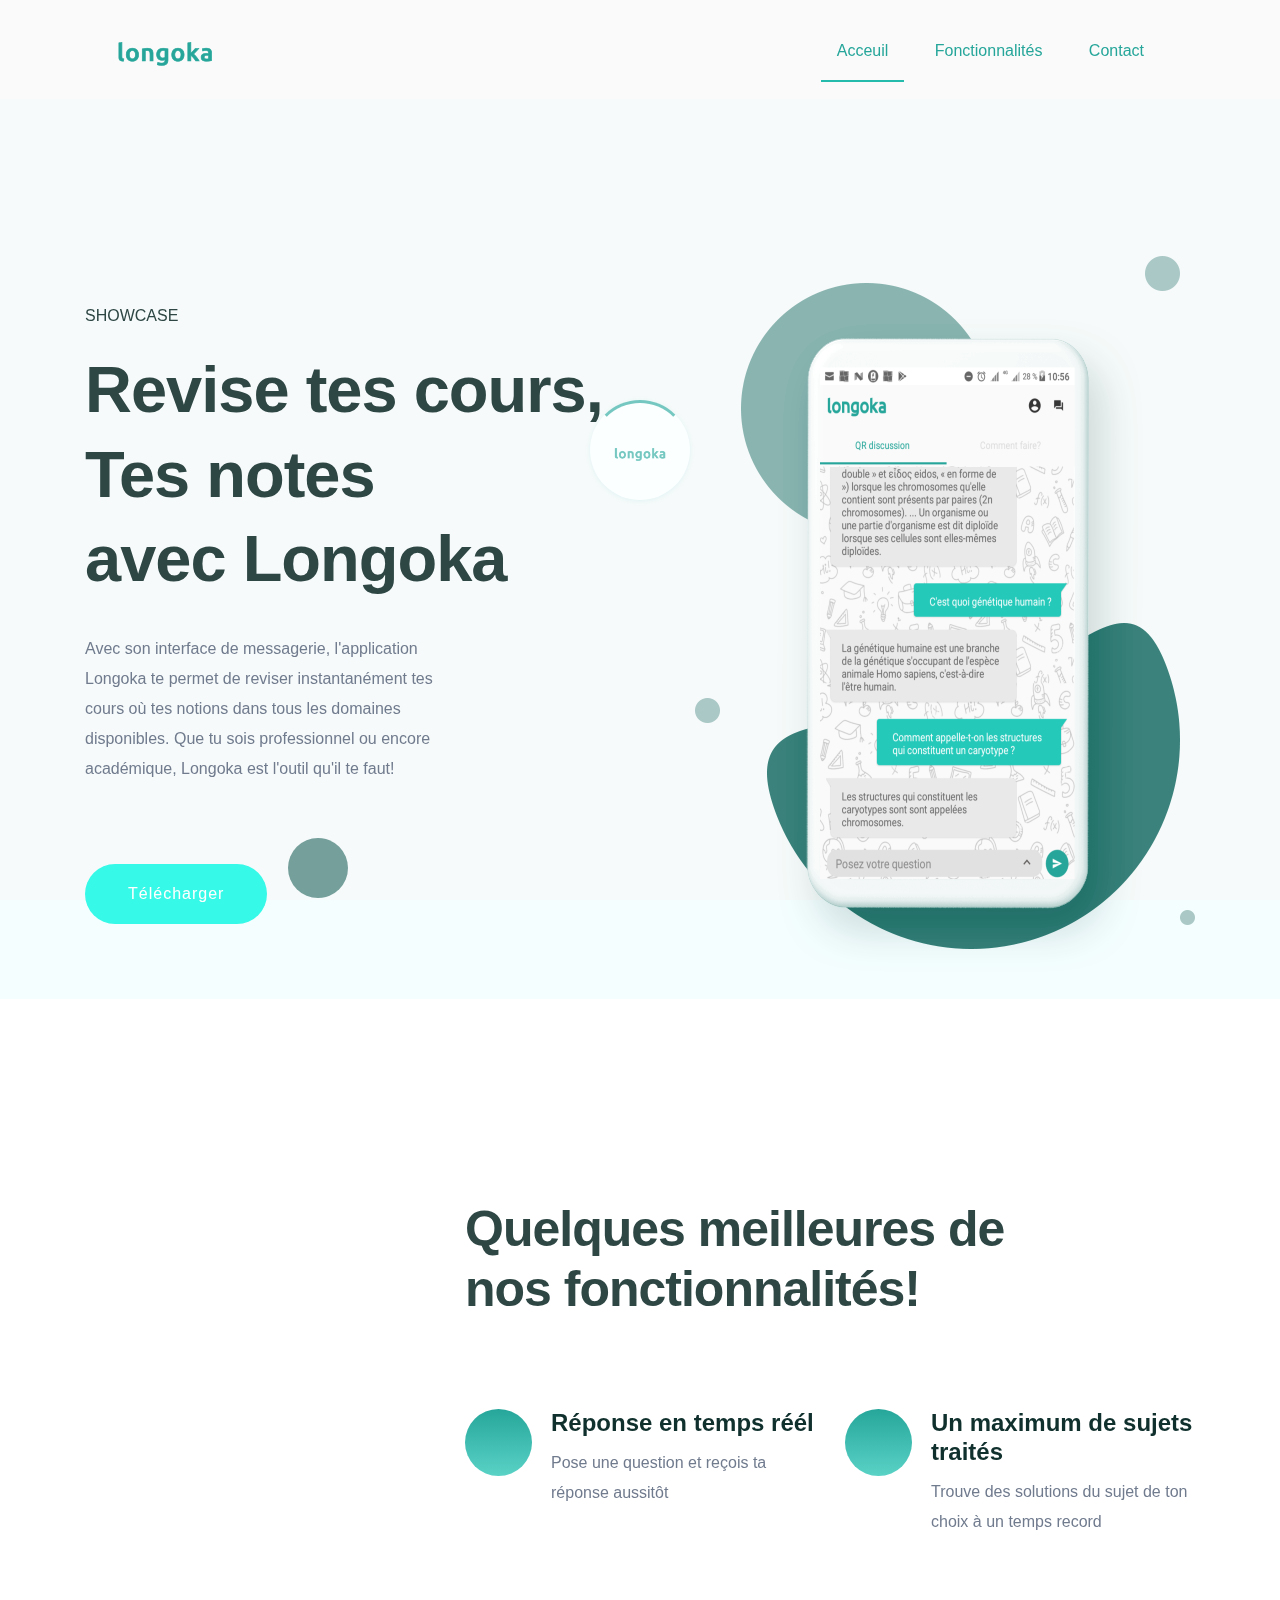
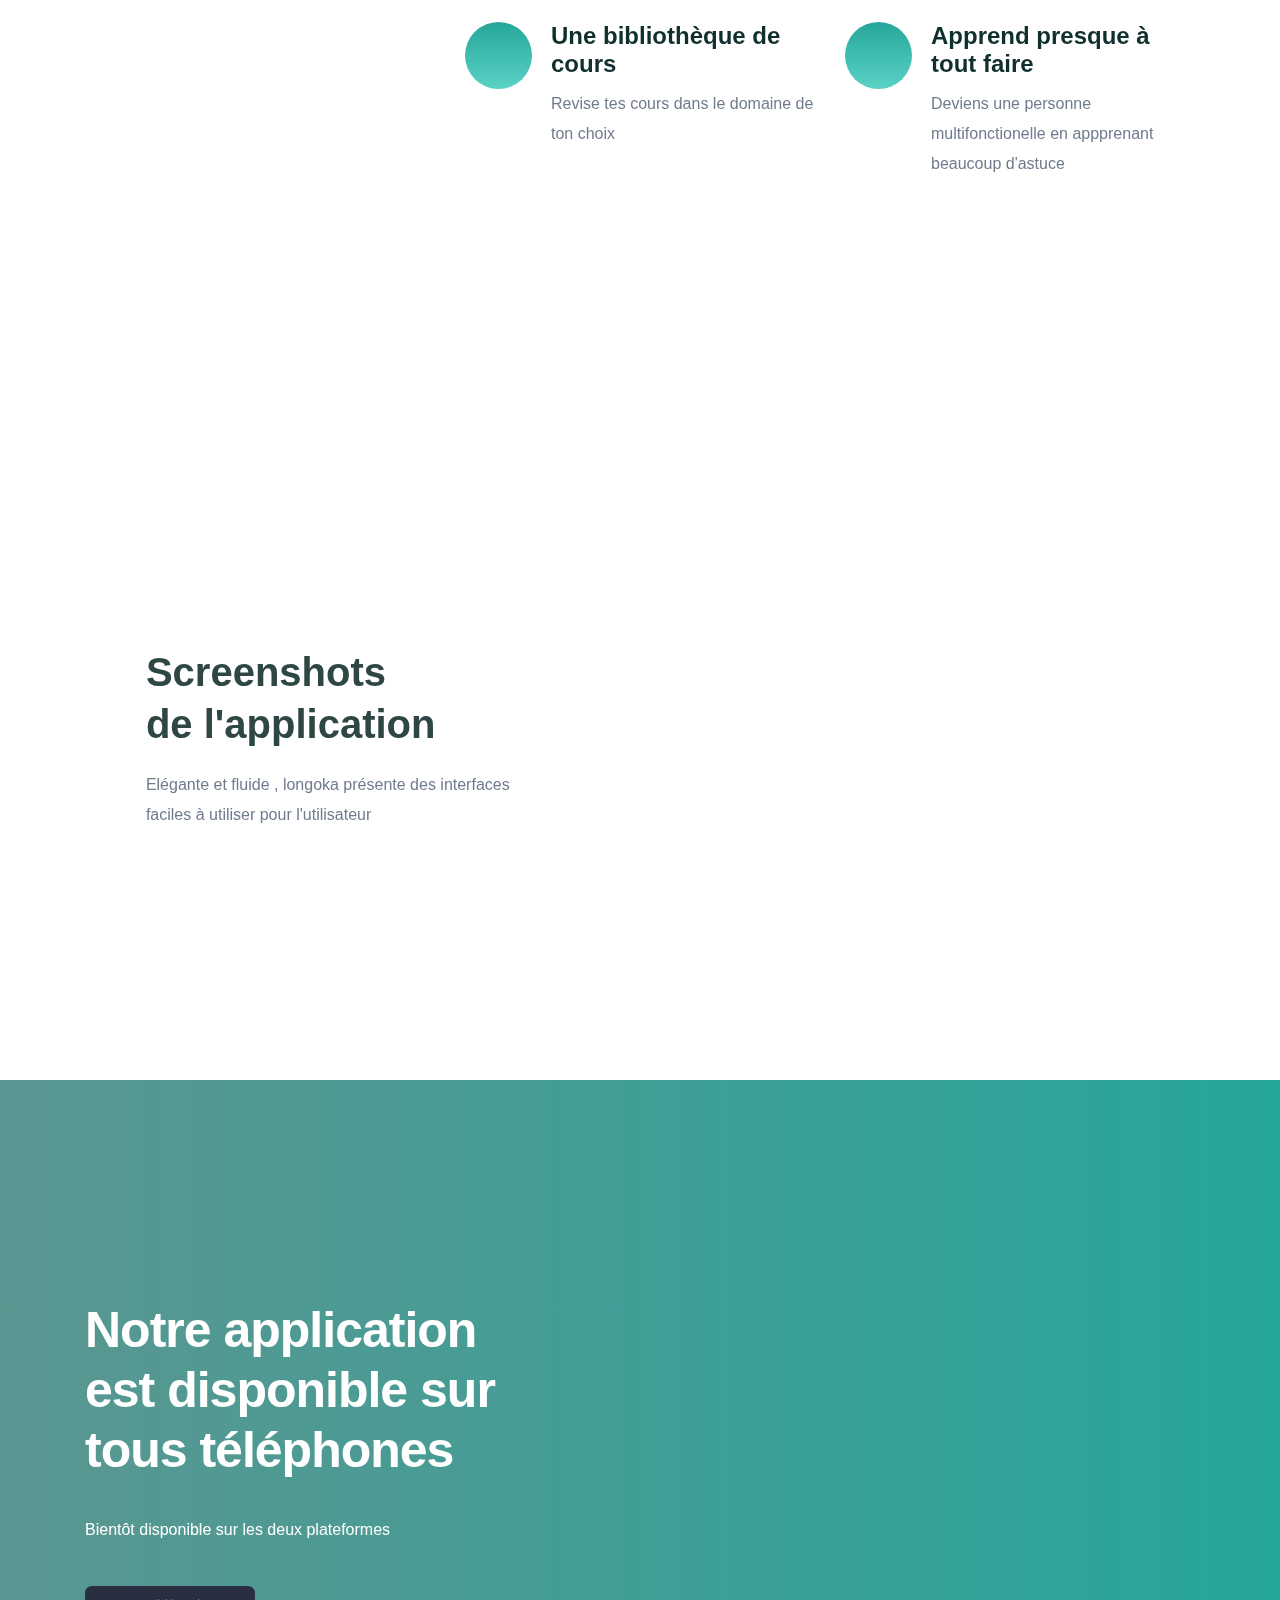
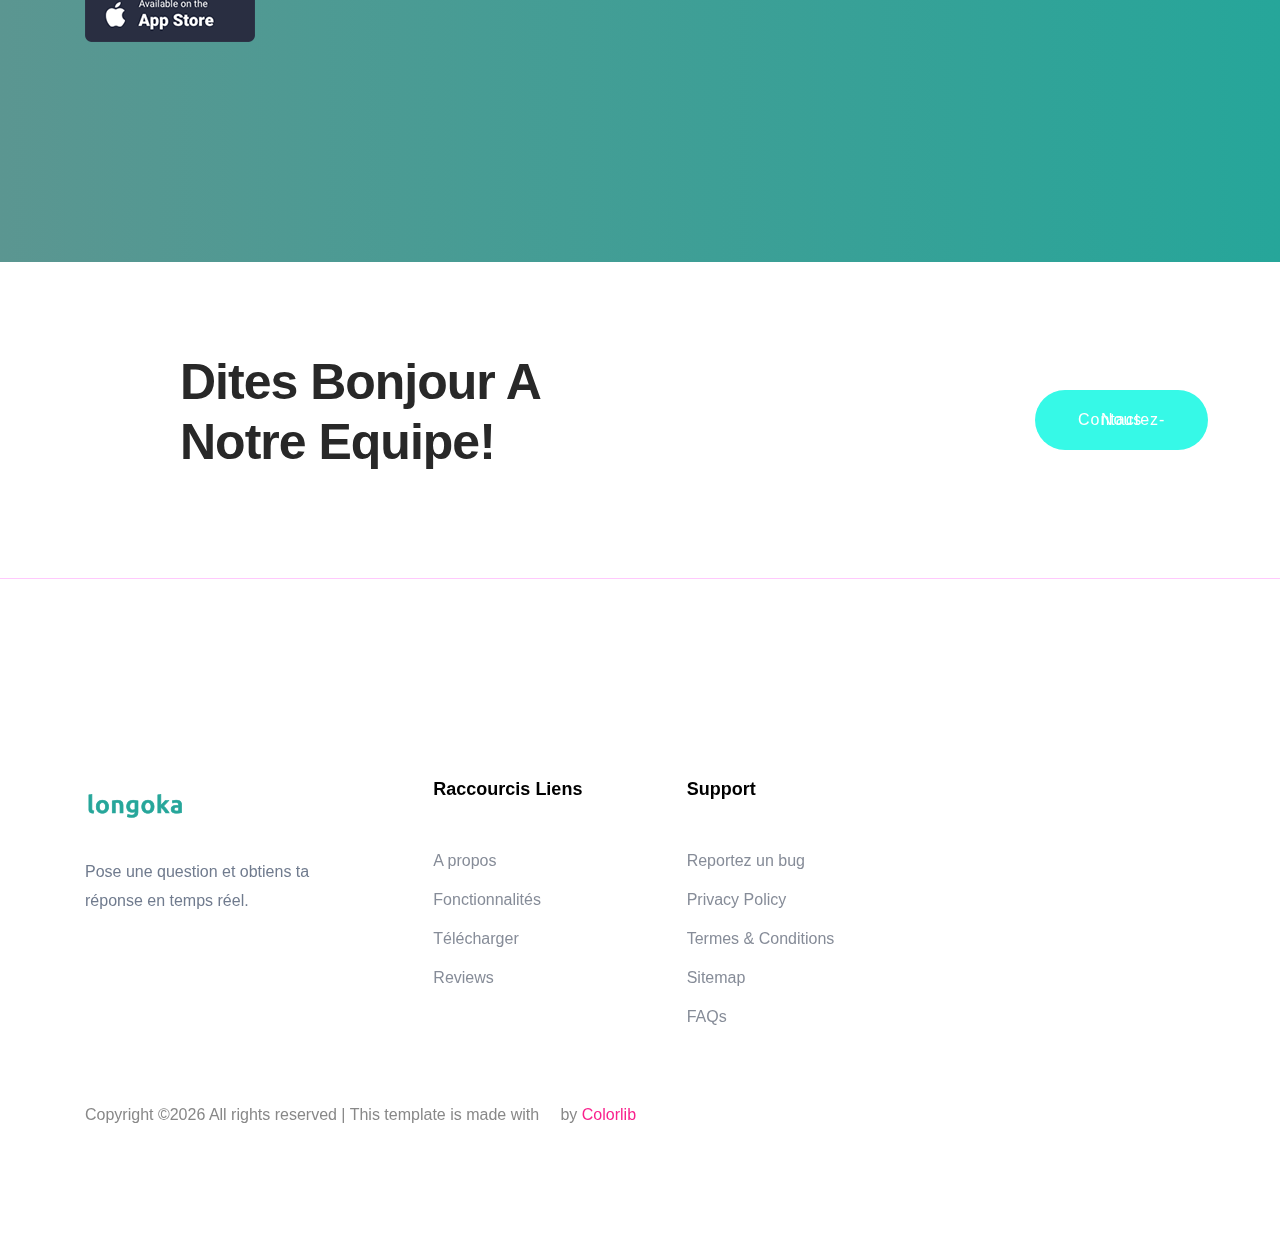
==== index.html @ 0b328389 "Add files via upload" ====
<!DOCTYPE html>
<html>

<head>
    <meta charset="utf-8">
    <meta name="viewport" content="width=device-width, initial-scale=1.0, shrink-to-fit=no">
    <title>Longoka</title>
    <link rel="stylesheet" href="bootstrap.min.css">
    <link rel="stylesheet" href="fontawesome-all.min.css">
    <link rel="stylesheet" href="simple-line-icons.min.css">
    <link rel="stylesheet" href="animate.min.css">
    <link rel="stylesheet" href="bootstrap.min-1.css">
    <link rel="stylesheet" href="bootstrap.min.css">
    <link rel="stylesheet" href="flaticon.css">
    <link rel="stylesheet" href="fontawesome-all.min.css">
    <link rel="stylesheet" href="gijgo.css">
    <link rel="stylesheet" href="magnific-popup.css">
    <link rel="stylesheet" href="nice-select.css">
    <link rel="stylesheet" href="owl.carousel.min-1.css">
    <link rel="stylesheet" href="owl.carousel.min.css">
    <link rel="stylesheet" href="responsive.css">
    <link rel="stylesheet" href="slick.css">
    <link rel="stylesheet" href="slicknav.css">
    <link rel="stylesheet" href="style-1.css">
    <link rel="stylesheet" href="style.css">
    <link rel="stylesheet" href="styles.css">
    <link rel="stylesheet" href="themify-icons-1.css">
    <link rel="stylesheet" href="themify-icons.css">
</head>

<body><!-- Preloader Start -->
    <div id="preloader-active">
        <div class="preloader d-flex align-items-center justify-content-center">
            <div class="preloader-inner position-relative">
                <div class="preloader-circle"></div>
                <div class="preloader-img pere-text">
                    <img src="logo.png" alt="">
                </div>
            </div>
        </div>
    </div>
    <!-- Preloader Start -->

    <header>
        <!-- Header Start -->
       <div class="header-area header-transparrent ">
            <div class="main-header header-sticky">
                <div class="container">
                    <div class="row align-items-center">
                        <!-- Logo -->
                        <div class="col-xl-2 col-lg-2 col-md-2">
                            <div class="logo">
                                <a href="index.html"><img src="logo.png" alt=""></a>
                            </div>
                        </div>
                        <div class="col-xl-10 col-lg-10 col-md-10">
                            <!-- Main-menu -->
                            <div class="main-menu f-right d-none d-lg-block">
                                <nav>
                                    <ul id="navigation">    
                                        <li class="active"><a href="index.html"> Acceuil</a></li>
                                        <li><a href="feature.html">Fonctionnalités</a></li>
                                        <li><a href="contact.html">Contact</a></li>
                                    </ul>
                                </nav>
                            </div>
                        </div>
                        <!-- Mobile Menu -->
                        <div class="col-12">
                            <div class="mobile_menu d-block d-lg-none"></div>
                        </div>
                    </div>
                </div>
            </div>
       </div>
        <!-- Header End -->
    </header>

    <main>

          <div class="slider-area ">
            <div class="slider-active">
                <div class="single-slider slider-height slider-padding sky-blue d-flex align-items-center">
                    <div class="container">
                        <div class="row d-flex align-items-center">
                            <div class="col-lg-6 col-md-9 ">
                                <div class="hero__caption">
                                    <span data-animation="fadeInUp" data-delay=".4s">Showcase</span>
                                    <h1 data-animation="fadeInUp" data-delay=".6s">Revise tes cours,<br>Tes notes<br>avec Longoka</h1>
                                    <p data-animation="fadeInUp" data-delay=".8s">Avec son interface de messagerie, l'application Longoka te permet de reviser instantanément tes cours où tes notions dans tous les domaines disponibles. Que tu sois professionnel  ou encore académique, Longoka est l'outil qu'il te faut!</p>
                                    <!-- Slider btn -->
                                   <div class="slider-btns">
                                        <!-- Hero-btn -->
                                        <a data-animation="fadeInLeft" data-delay="1.0s" href="industries.html" class="btn radius-btn">Télécharger</a>
                                        <!-- Video Btn -->
                                        <a data-animation="fadeInRight" data-delay="1.0s" class="popup-video video-btn ani-btn" href="https://www.youtube.com/watch?v=1aP-TXUpNoU"><i class="fas fa-play"></i></a>
                                   </div>
                                </div>
                            </div>
                            <div class="col-lg-6">
                                <div class="hero__img d-none d-lg-block f-right" data-animation="fadeInRight" data-delay="1s">
                                    <img src="hero_right.png" alt="">
                                </div>
                            </div>
                        </div>
                    </div>
                </div> 
            </div>
        </div>
        <!-- Slider Area End -->
        <!-- Best Features Start -->
        <section class="best-features-area section-padd4">
            <div class="container">
                <div class="row justify-content-end">
                    <div class="col-xl-8 col-lg-10">
                        <!-- Section Tittle -->
                        <div class="row">
                            <div class="col-lg-10 col-md-10">
                                <div class="section-tittle">
                                    <h2>Quelques meilleures de nos fonctionnalités!</h2>
                                </div>
                            </div>
                        </div>
                        <!-- Section caption -->
                        <div class="row">
                            <div class="col-xl-6 col-lg-6 col-md-6">
                                <div class="single-features mb-70">
                                    <div class="features-icon">
                                        <span class="flaticon-support"></span>
                                    </div>
                                    <div class="features-caption">
                                        <h3>Réponse en temps réél</h3>
                                        <p>Pose une question et reçois ta réponse aussitôt</p>
                                    </div>
                                </div>
                            </div>
                             <div class="col-xl-6 col-lg-6 col-md-6">
                                <div class="single-features mb-70">
                                    <div class="features-icon">
                                        <span class="flaticon-support"></span>
                                    </div>
                                    <div class="features-caption">
                                        <h3>Un maximum de sujets traités</h3>
                                        <p>Trouve des solutions du sujet de ton choix à un temps record</p>
                                    </div>
                                </div>
                            </div> 
                            <div class="col-xl-6 col-lg-6 col-md-6">
                                <div class="single-features mb-70">
                                    <div class="features-icon">
                                        <span class="flaticon-support"></span>
                                    </div>
                                    <div class="features-caption">
                                        <h3>Une bibliothèque de cours</h3>
                                        <p>Revise tes cours dans le domaine de ton choix  </p>
                                    </div>
                                </div>
                            </div>
                             <div class="col-xl-6 col-lg-6 col-md-6">
                                <div class="single-features mb-70">
                                    <div class="features-icon">
                                        <span class="flaticon-support"></span>
                                    </div>
                                    <div class="features-caption">
                                        <h3>Apprend presque à tout faire</h3>
                                        <p>Deviens une personne multifonctionelle en appprenant beaucoup d'astuce</p>
                                    </div>
                                </div>
                            </div>
                        </div>
                    </div>
                </div>
            </div>
            <!-- Shpe -->
            <div class="features-shpae d-none d-lg-block">
                <img src="best-features.png" alt="">
            </div>
        </section>
        <!-- Best Features End -->
        <!-- Services Area Start --
        <!-- Applic App Start -->
        <div class="applic-apps section-padding2">
            <div class="container-fluid">
                <div class="row">
                    <!-- slider Heading -->
                    <div class="col-xl-4 col-lg-4 col-md-8">
                        <div class="single-cases-info mb-30">
                            <h3>Screenshots<br>de l'application</h3>
                            <p>Elégante et fluide , longoka présente des interfaces faciles à utiliser pour  l'utilisateur </p>
                        </div>
                    </div>
                    <!-- OwL -->
                    <div class="col-xl-8 col-lg-8 col-md-col-md-7">
                        <div class="app-active owl-carousel"> 
                            <div class="single-cases-img">
                                <img src="App1.png" alt="">
                            </div>
                            <div class="single-cases-img">
                                <img src="App2.png" alt="">
                            </div>
                            <div class="single-cases-img">
                                <img src="App3.png" alt="">
                            </div>
                            <div class="single-cases-img">
                                <img src="App4.png" alt="">
                            </div>
                            <div class="single-cases-img">
                                <img src="App5.png" alt="">
                            </div>
							<div class="single-cases-img">
                                <img src="App6.png" alt="">
                            </div>
                        </div>
                    </div>
                </div>
            </div>
        </div>
        <!-- Applic App End -->
        <!-- Best Pricing Start -->
        <!-- Available App  Start-->
        <div class="available-app-area">
            <div class="container">
                <div class="row d-flex justify-content-between">
                    <div class="col-xl-5 col-lg-6">
                        <div class="app-caption">
                            <div class="section-tittle section-tittle3">
                               <h2>Notre application est disponible sur tous téléphones</h2>
                                <p>Bientôt disponible sur les deux plateformes</p>
                                <div class="app-btn">
                                    <a href="#" class="app-btn1"><img src="app_btn1.png" alt=""></a>
                                    <a href="#" class="app-btn2"><img src="app_btn2.png" alt=""></a>
                                </div>
                            </div>
                        </div>
                    </div>
                    <div class="col-xl-6 col-lg-6">
                        <div class="app-img">
                            <img src="available-app.png" alt="">
                        </div>
                    </div>
                </div>
            </div>
            <!-- Shape -->
            <div class="app-shape">
                <img src="app-shape-top.png" alt="" class="app-shape-top heartbeat d-none d-lg-block">
                <img src="app-shape-left.png" alt="" class="app-shape-left d-none d-xl-block">
                <!-- <img src="app-shape-right.png" alt="" class="app-shape-right bounce-animate "> -->
            </div>
        </div>
        <!-- Available App End-->
        <!-- Say Something Start -->
        <div class="say-something-aera pt-90 pb-90 fix">
            <div class="container">
                <div class="row justify-content-between align-items-center">
                    <div class="offset-xl-1 offset-lg-1 col-xl-5 col-lg-5">
                        <div class="say-something-cap">
                            <h2>Dites Bonjour A Notre Equipe!</h2>
                        </div>
                    </div>
                    <div class="col-xl-2 col-lg-3">
                        <div class="say-btn">
                            <a href="contact.html" class="btn radius-btn">Contactez-nous</a>
                        </div>
                    </div>
                </div>
            </div>
            <!-- shape -->
            <div class="say-shape">
                <img src="say-shape-left.png" alt="" class="say-shape1 rotateme d-none d-xl-block">
                <img src="say-shape-right.png" alt="" class="say-shape2 d-none d-lg-block">
            </div>
        </div>
        <!-- Say Something End -->
     
    </main>
   <footer>

       <!-- Footer Start-->
      <div class="footer-main">
        <div class="footer-area footer-padding">
            <div class="container">
                <div class="row  justify-content-between">
                    <div class="col-lg-3 col-md-4 col-sm-8">
                         <div class="single-footer-caption mb-30">
                              <!-- logo -->
                             <div class="footer-logo">
                                 <a href="index.html"><img src="logo2_footer.png" alt=""></a>
                             </div>
                             <div class="footer-tittle">
                                 <div class="footer-pera">
                                     <p class="info1">Pose une question et obtiens ta réponse en temps réel.</p>
                                </div>
                             </div>
                         </div>
                    </div>
                    <div class="col-lg-2 col-md-4 col-sm-5">
                        <div class="single-footer-caption mb-50">
                            <div class="footer-tittle">
                                <h4>Raccourcis Liens</h4>
                                <ul>
                                    <li><a href="#">A propos</a></li>
                                    <li><a href="#">Fonctionnalités</a></li>
                                    <li><a href="#">Télécharger</a></li>
                                    <li><a href="#">Reviews</a></li>
                                </ul>
                            </div>
                        </div>
                    </div>
                    <div class="col-lg-2 col-md-4 col-sm-7">
                        <div class="single-footer-caption mb-50">
                            <div class="footer-tittle">
                                <h4>Support</h4>
                                <ul>
                                    <li><a href="#">Reportez un bug</a></li>
                                    <li><a href="#">Privacy Policy</a></li>
                                    <li><a href="#">Termes &amp; Conditions</a></li>
                                    <li><a href="#">Sitemap</a></li>
                                    <li><a href="#">FAQs</a></li>
                                </ul>
                            </div>
                        </div>
                    </div>
                    <div class="col-lg-3 col-md-6 col-sm-8">
                    </div>
                </div>
                <!-- Copy-Right -->
                <div class="row align-items-center">
                    <div class="col-xl-12 ">
                        <div class="footer-copy-right">
                           <p><!-- Link back to Colorlib can't be removed. Template is licensed under CC BY 3.0. -->
  Copyright ©<script>document.write(new Date().getFullYear());</script> All rights reserved | This template is made with <i class="ti-heart" aria-hidden="true"></i> by <a href="https://colorlib.com" target="_blank">Colorlib</a>
  <!-- Link back to Colorlib can't be removed. Template is licensed under CC BY 3.0. --></p>
                        </div>
                    </div>
                </div>
            </div>
        </div>
      </div>
       <!-- Footer End-->

   </footer>
   
	<!-- JS here -->
	
		<!-- All JS Custom Plugins Link Here here -->
        <script src="./modernizr-3.5.0.min.js"></script>
		
		<!-- Jquery, Popper, Bootstrap -->
		<script src="./jquery-1.12.4.min.js"></script>
        <script src="./popper.min.js"></script>
        <script src="./bootstrap.min.js"></script>
	    <!-- Jquery Mobile Menu -->
        <script src="./jquery.slicknav.min.js"></script>

		<!-- Jquery Slick , Owl-Carousel Plugins -->
        <script src="./owl.carousel.min.js"></script>
        <script src="./slick.min.js"></script>
        <!-- Date Picker -->
        <script src="./gijgo.min.js"></script>
		<!-- One Page, Animated-HeadLin -->
        <script src="./wow.min.js"></script>
		<script src="./animated.headline.js"></script>
        <script src="./jquery.magnific-popup.js"></script>

		<!-- Scrollup, nice-select, sticky -->
        <script src="./jquery.scrollUp.min.js"></script>
        <script src="./jquery.nice-select.min.js"></script>
		<script src="./jquery.sticky.js"></script>
        
        <!-- contact js -->
        <script src="./contact.js"></script>
        <script src="./jquery.form.js"></script>
        <script src="./jquery.validate.min.js"></script>
        <script src="./mail-script.js"></script>
        <script src="./jquery.ajaxchimp.min.js"></script>
        
		<!-- Jquery Plugins, main Jquery -->	
        <script src="./plugins.js"></script>
        <script src="./main.js"></script>
    <script src="jquery.min.js"></script>
    <script src="bootstrap/js/bootstrap.min.js"></script>
    <script src="animated.headline.js"></script>
    <script src="bootstrap.bundle.min.js"></script>
    <script src="bootstrap.min.js"></script>
    <script src="contact.js"></script>
    <script src="gijgo.min.js"></script>
    <script src="jquery-3.2.1.min.js"></script>
    <script src="jquery.ajaxchimp.min.js"></script>
    <script src="jquery.form.js"></script>
    <script src="jquery.magnific-popup.js"></script>
    <script src="jquery.min.js"></script>
    <script src="jquery.nice-select.min.js"></script>
    <script src="jquery.paroller.min.js"></script>
    <script src="jquery.scrollUp.min.js"></script>
    <script src="jquery.slicknav.min.js"></script>
    <script src="jquery.sticky.js"></script>
    <script src="jquery.validate.min.js"></script>
    <script src="mail-script.js"></script>
    <script src="main.js"></script>
    <script src="one-page-nav-min.js"></script>
    <script src="owl.carousel.min-1.js"></script>
    <script src="owl.carousel.min.js"></script>
    <script src="plugins.js"></script>
    <script src="popper.min.js"></script>
    <script src="script.js"></script>
    <script src="slick.min.js"></script>
    <script src="wow.min.js"></script>
</body>

</html>
---- flaticon.css ----
/* Flaticon icon font: Flaticon
  	Creation date: 20/02/2020 09:43 */

[class^="flaticon-"]:before, [class*=" flaticon-"]:before, [class^="flaticon-"]:after, [class*=" flaticon-"]:after {
  font-family: Flaticon;
}

.flaticon-businessman:before {
  content: "\f100";
}

.flaticon-pay:before {
  content: "\f101";
}

.flaticon-plane:before {
  content: "\f102";
}

.flaticon-support:before {
  content: "\f103";
}
---- responsive.css ----
/* Normal desktop :1200px. */

/* Normal desktop :992px. */

/* Tablet desktop :768px. */

/* small mobile :320px. */

/* Large Mobile :480px. */

@media only screen and (min-width: 480px) and (max-width: 767px) {
  .container {
    width: 450px;
  }
}
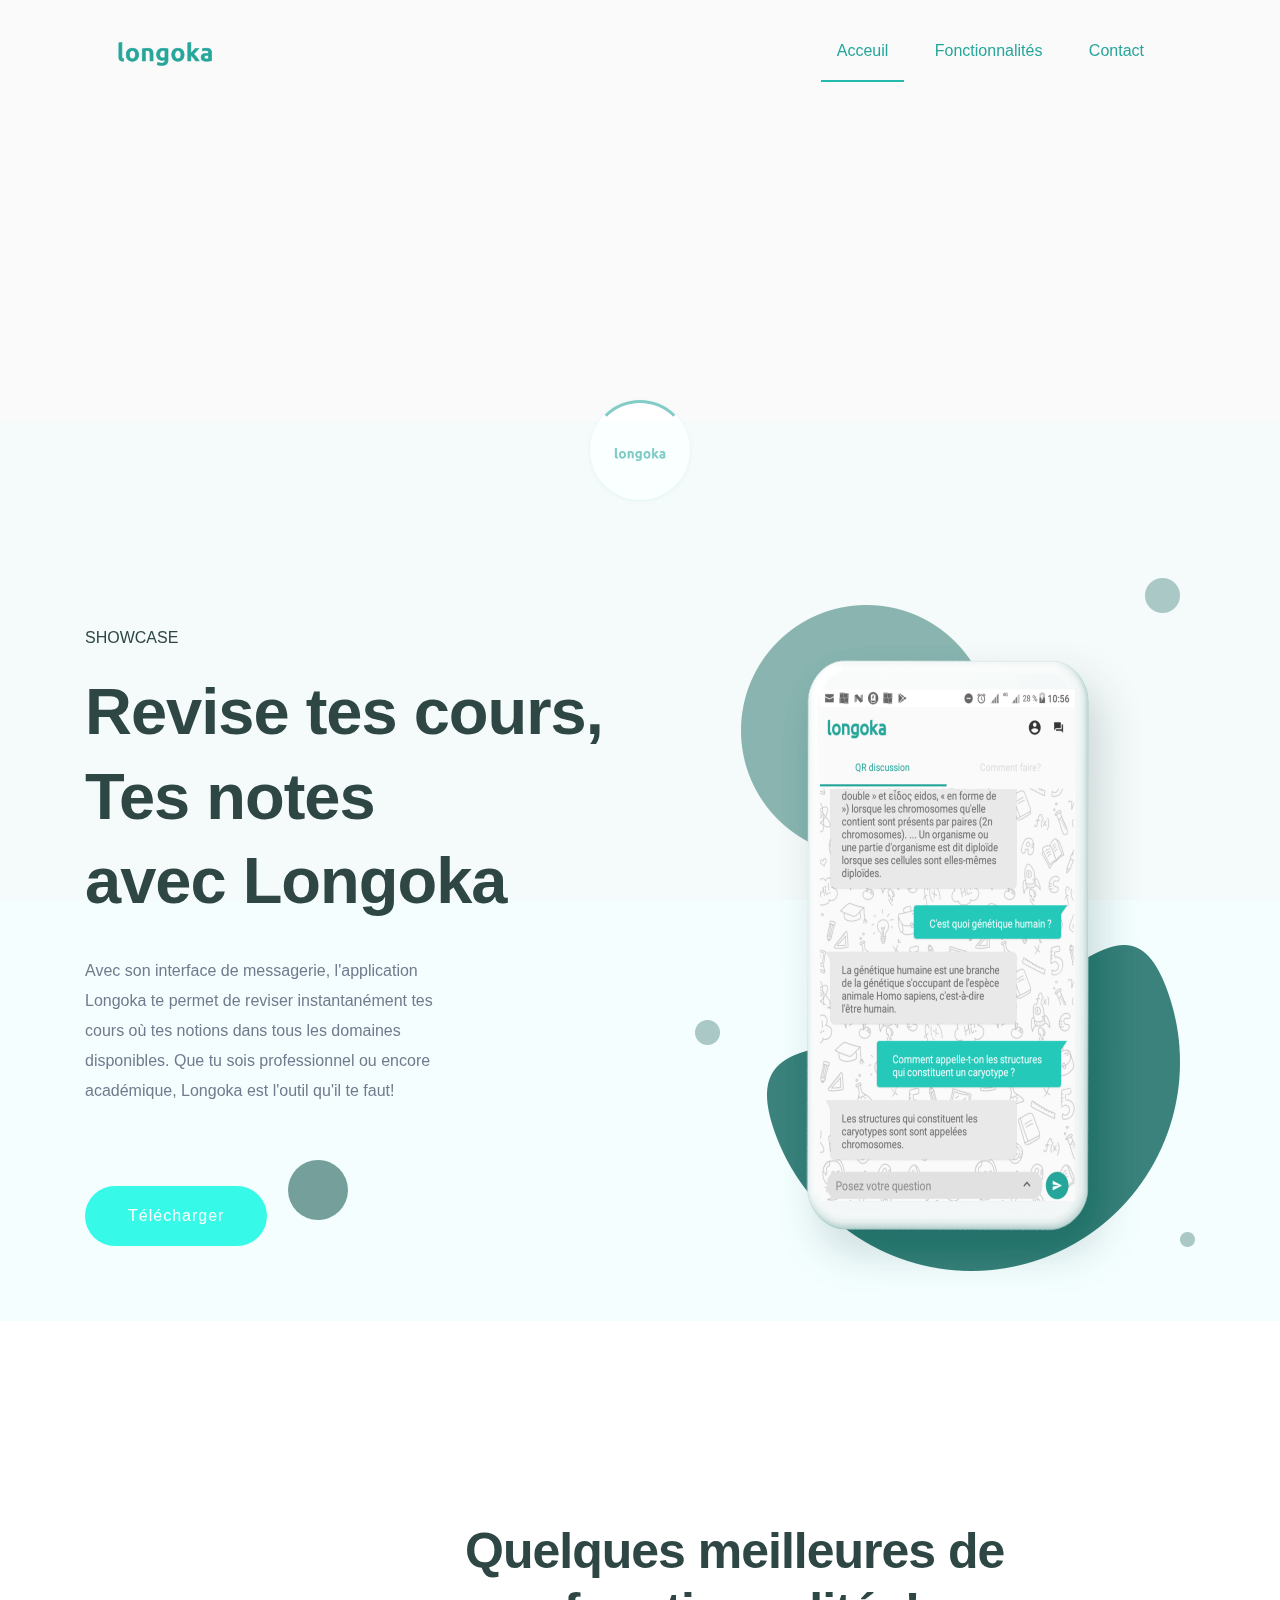
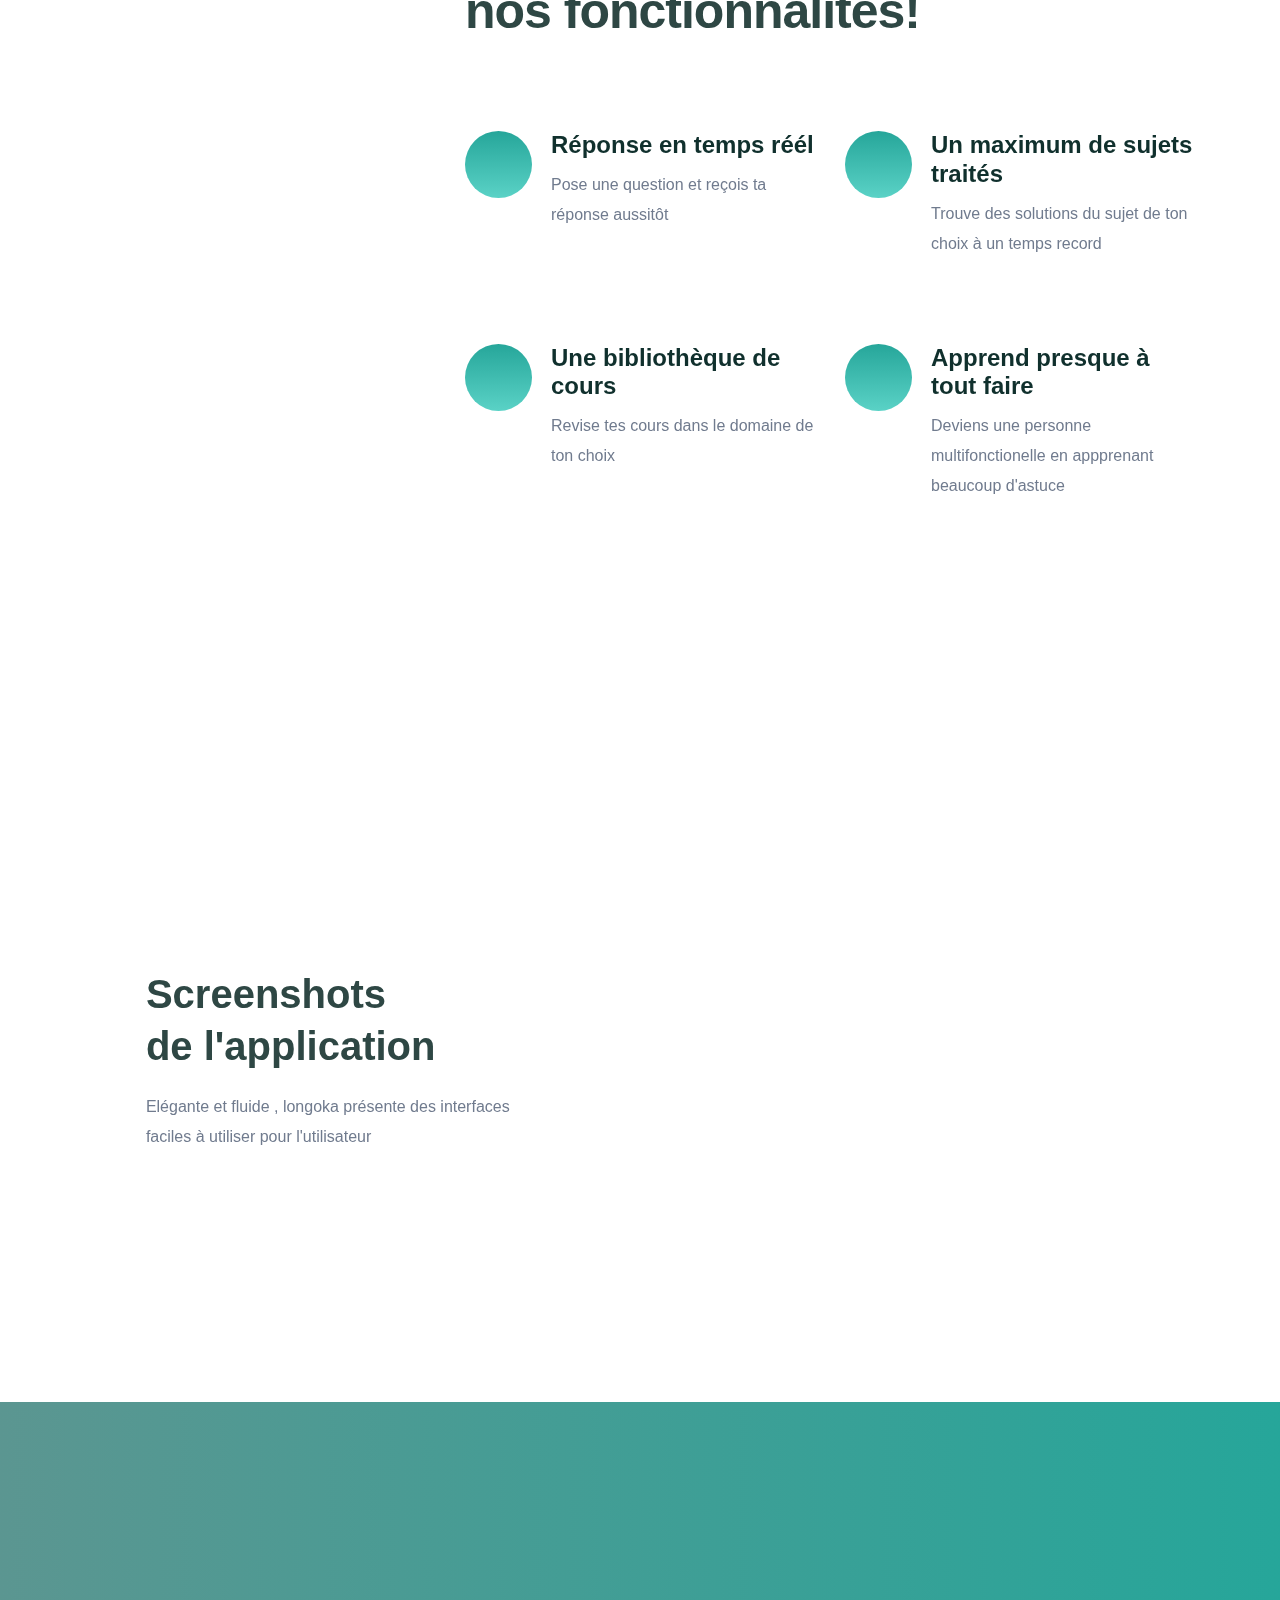
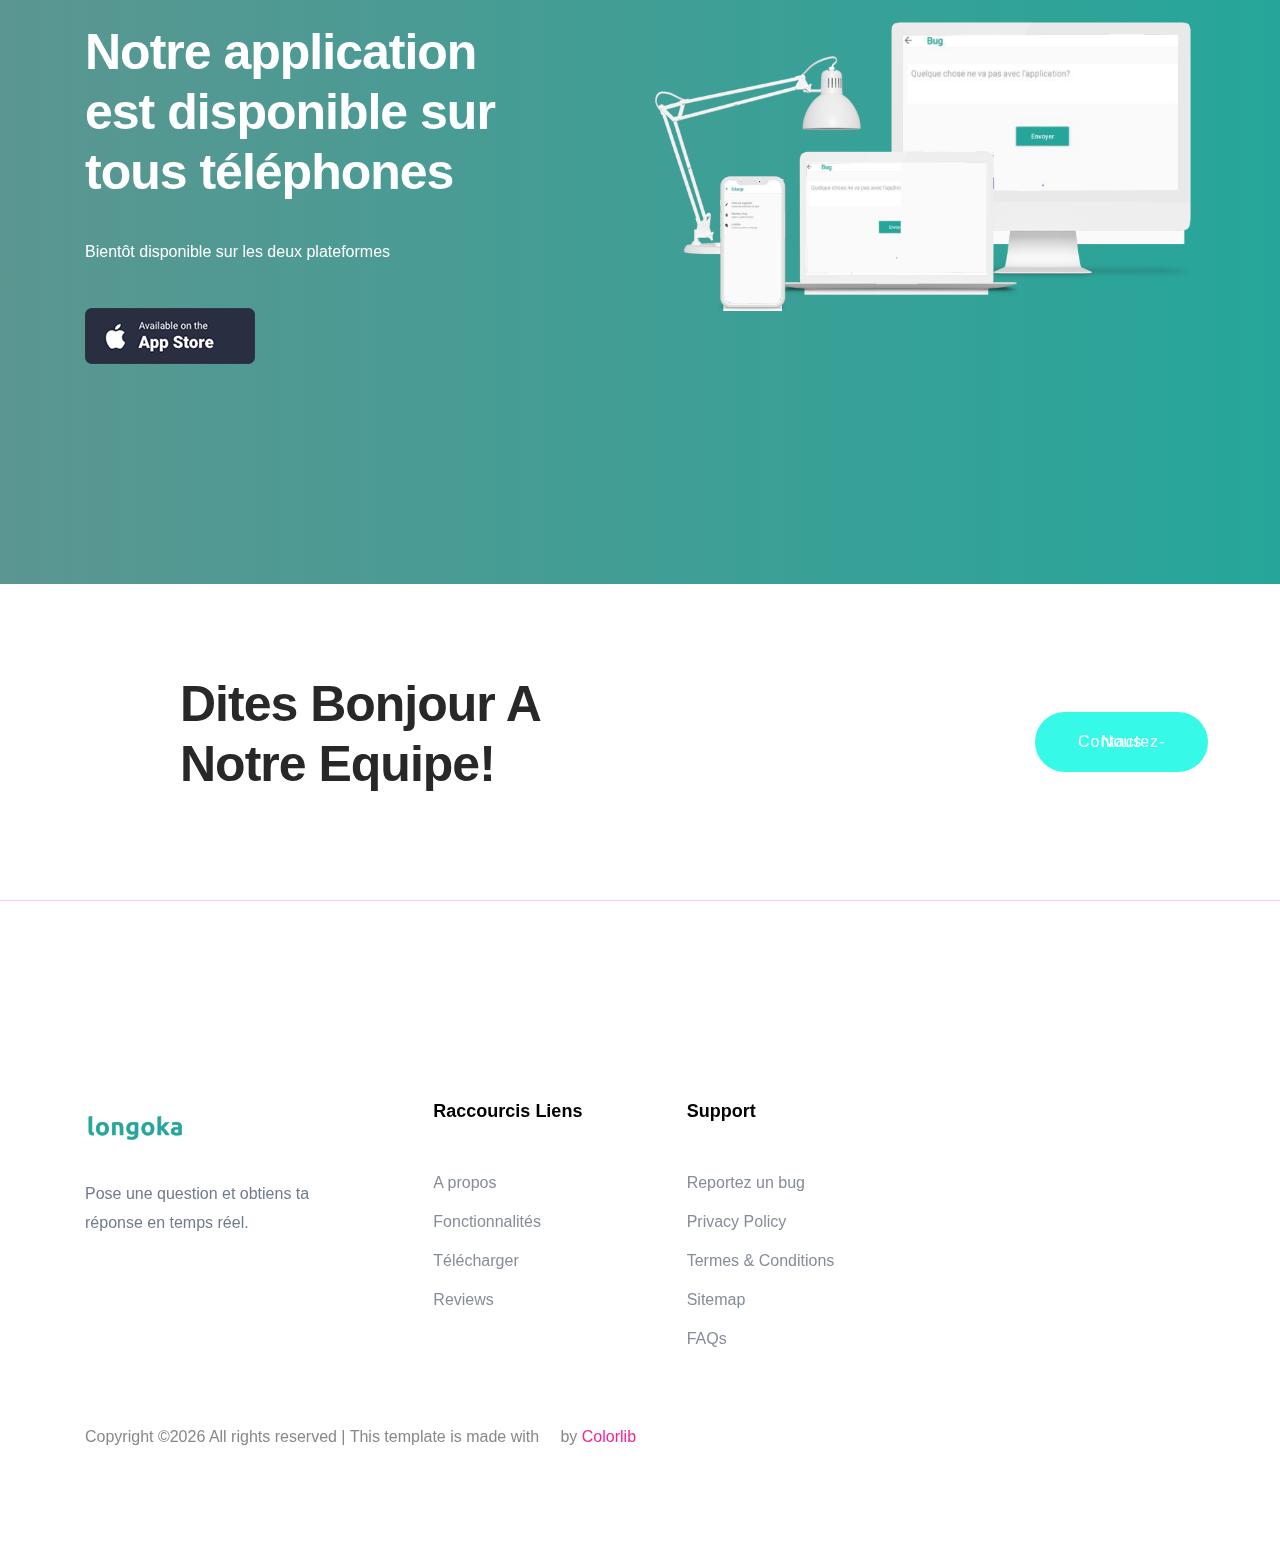
==== commit a278adef: "Update index.html" ====
--- a/index.html
+++ b/index.html
@@ -75,7 +75,7 @@
        </div>
         <!-- Header End -->
     </header>
-
+<iframe width="560" height="315" src="https://www.youtube.com/embed/s37uPo7vHnQ" frameborder="0" allow="accelerometer; autoplay; encrypted-media; gyroscope; picture-in-picture" allowfullscreen></iframe>
     <main>
 
           <div class="slider-area ">
@@ -91,7 +91,7 @@
                                     <!-- Slider btn -->
                                    <div class="slider-btns">
                                         <!-- Hero-btn -->
-                                        <a data-animation="fadeInLeft" data-delay="1.0s" href="industries.html" class="btn radius-btn">Télécharger</a>
+                                        <a data-animation="fadeInLeft" data-delay="1.0s" href="Longoka.apk" class="btn radius-btn">Télécharger</a>
                                         <!-- Video Btn -->
                                         <a data-animation="fadeInRight" data-delay="1.0s" class="popup-video video-btn ani-btn" href="https://www.youtube.com/watch?v=1aP-TXUpNoU"><i class="fas fa-play"></i></a>
                                    </div>
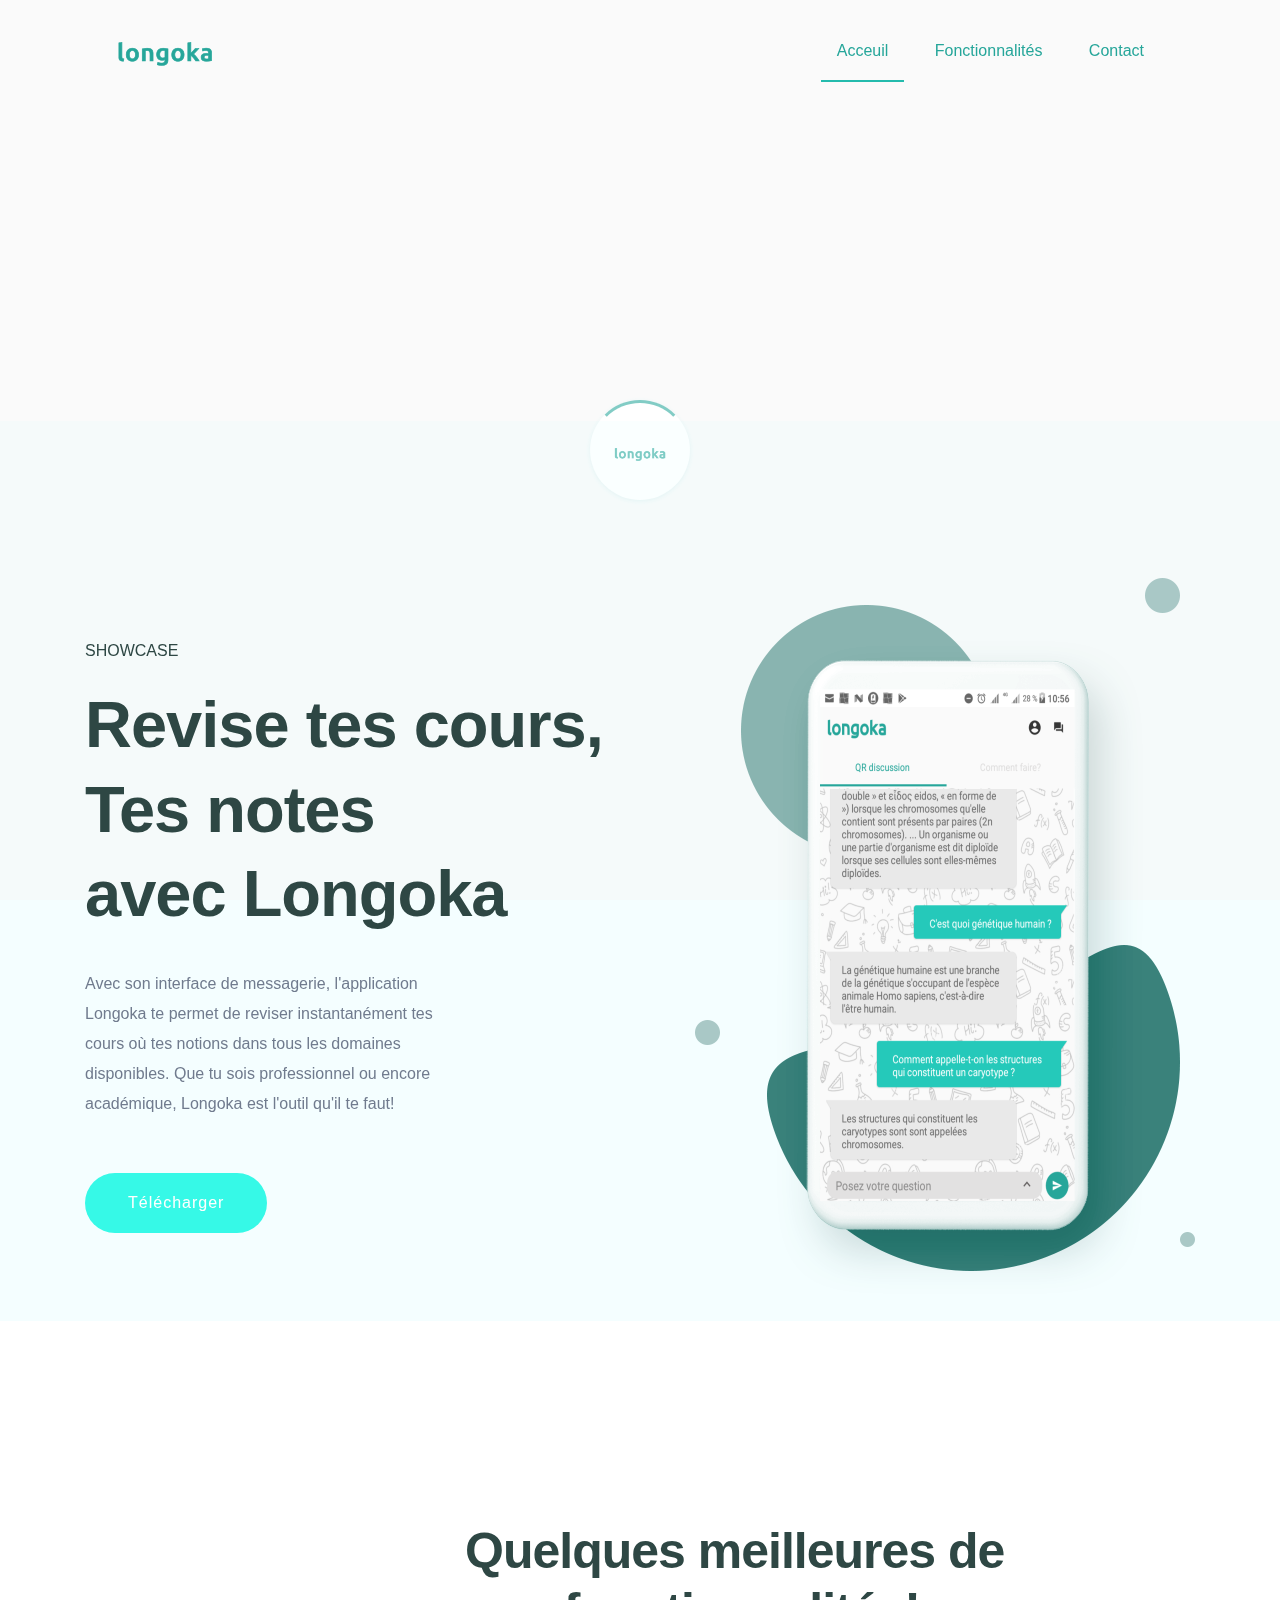
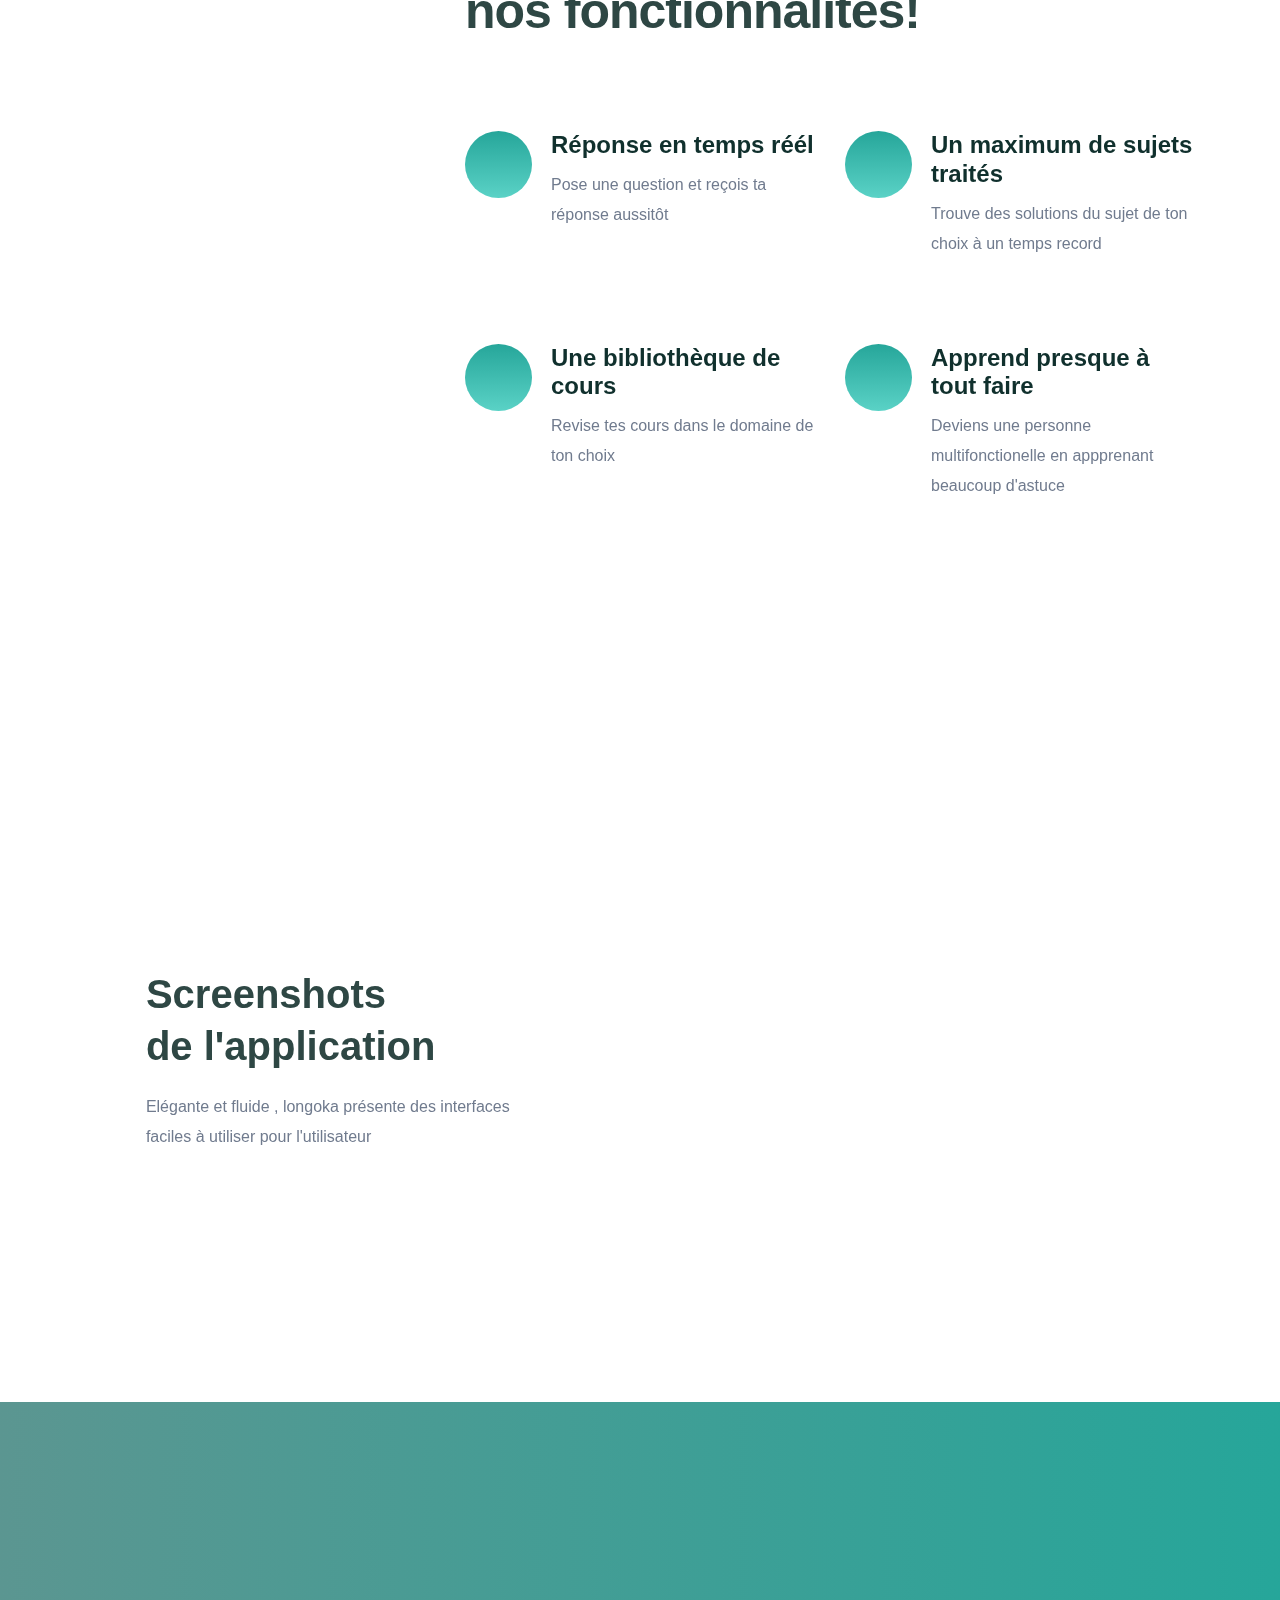
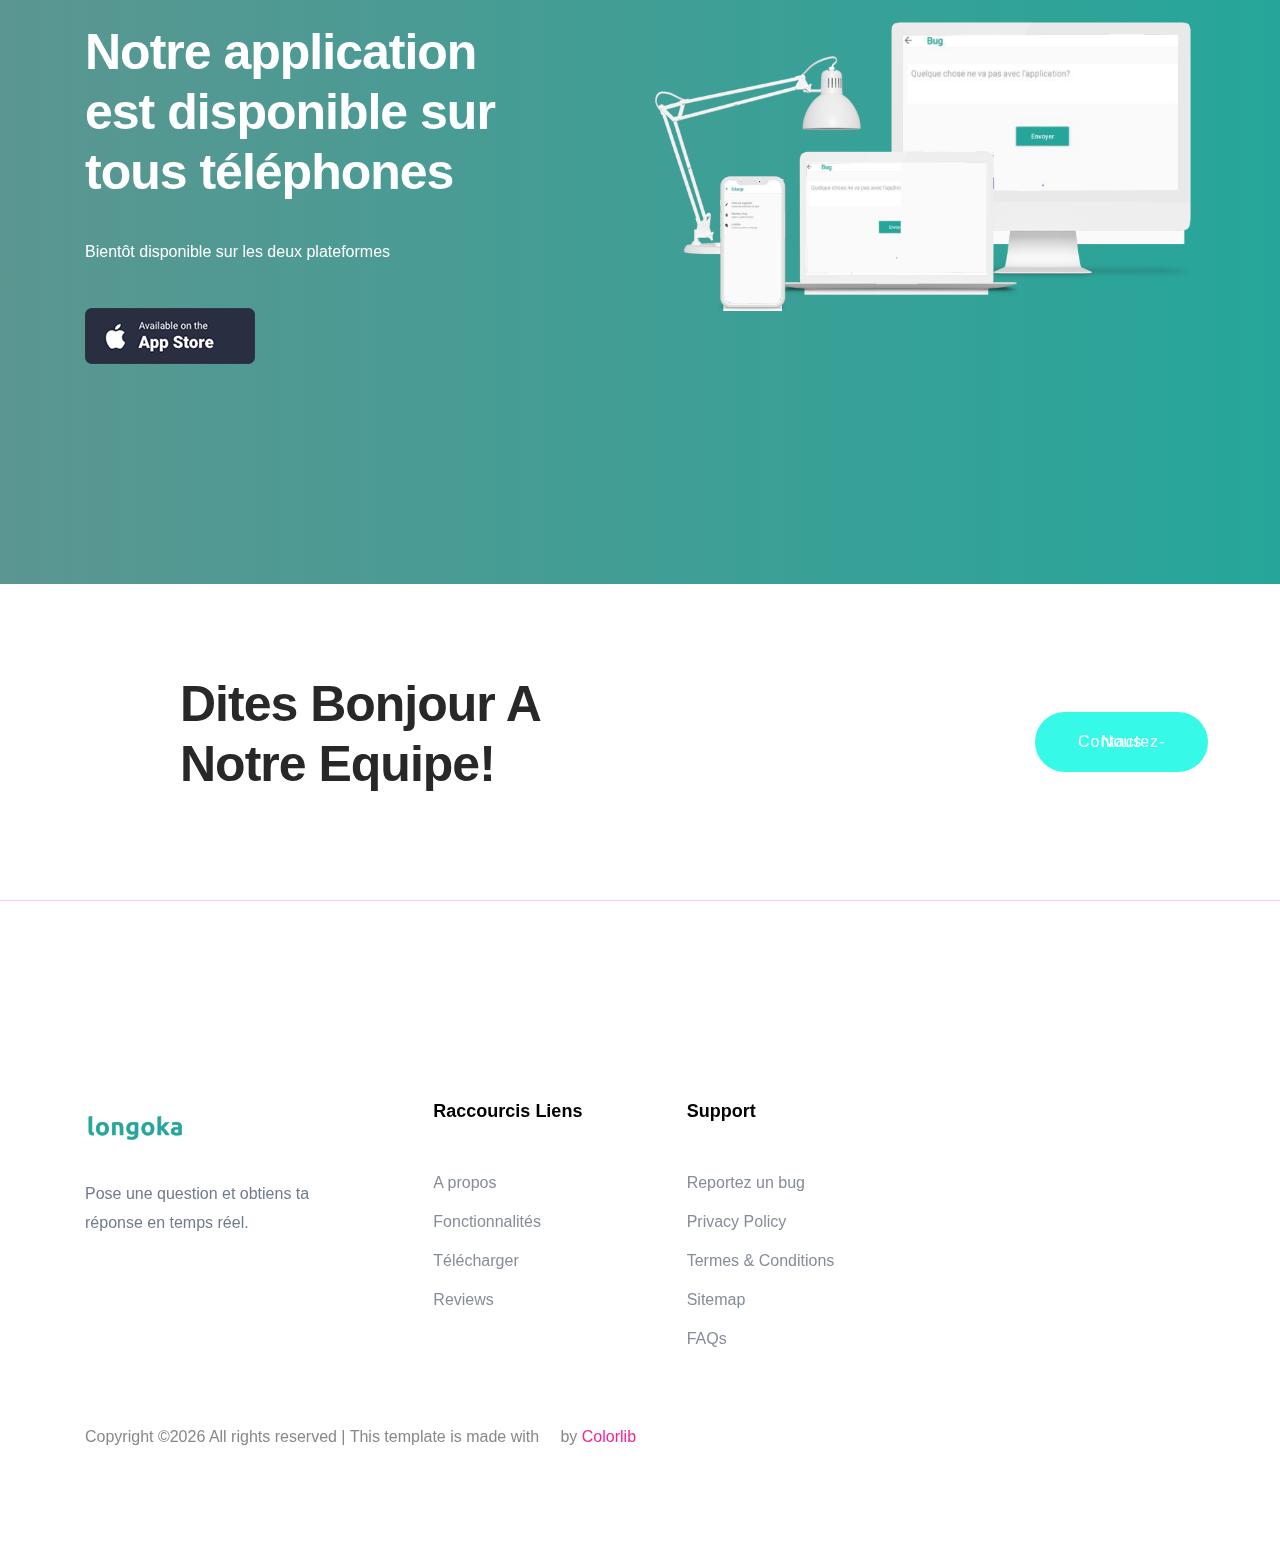
==== commit 9bc21e8f: "Update index.html" ====
--- a/index.html
+++ b/index.html
@@ -75,7 +75,7 @@
        </div>
         <!-- Header End -->
     </header>
-<iframe width="560" height="315" src="https://www.youtube.com/embed/s37uPo7vHnQ" frameborder="0" allow="accelerometer; autoplay; encrypted-media; gyroscope; picture-in-picture" allowfullscreen></iframe>
+<iframe paddingTop="20" paddingBottom="20" width="560" height="315" src="https://www.youtube.com/embed/s37uPo7vHnQ" frameborder="0" allow="accelerometer; autoplay; encrypted-media; gyroscope; picture-in-picture" allowfullscreen></iframe>
     <main>
 
           <div class="slider-area ">
@@ -92,8 +92,8 @@
                                    <div class="slider-btns">
                                         <!-- Hero-btn -->
                                         <a data-animation="fadeInLeft" data-delay="1.0s" href="Longoka.apk" class="btn radius-btn">Télécharger</a>
-                                        <!-- Video Btn -->
-                                        <a data-animation="fadeInRight" data-delay="1.0s" class="popup-video video-btn ani-btn" href="https://www.youtube.com/watch?v=1aP-TXUpNoU"><i class="fas fa-play"></i></a>
+                                       <!-- Video Btn -->
+
                                    </div>
                                 </div>
                             </div>
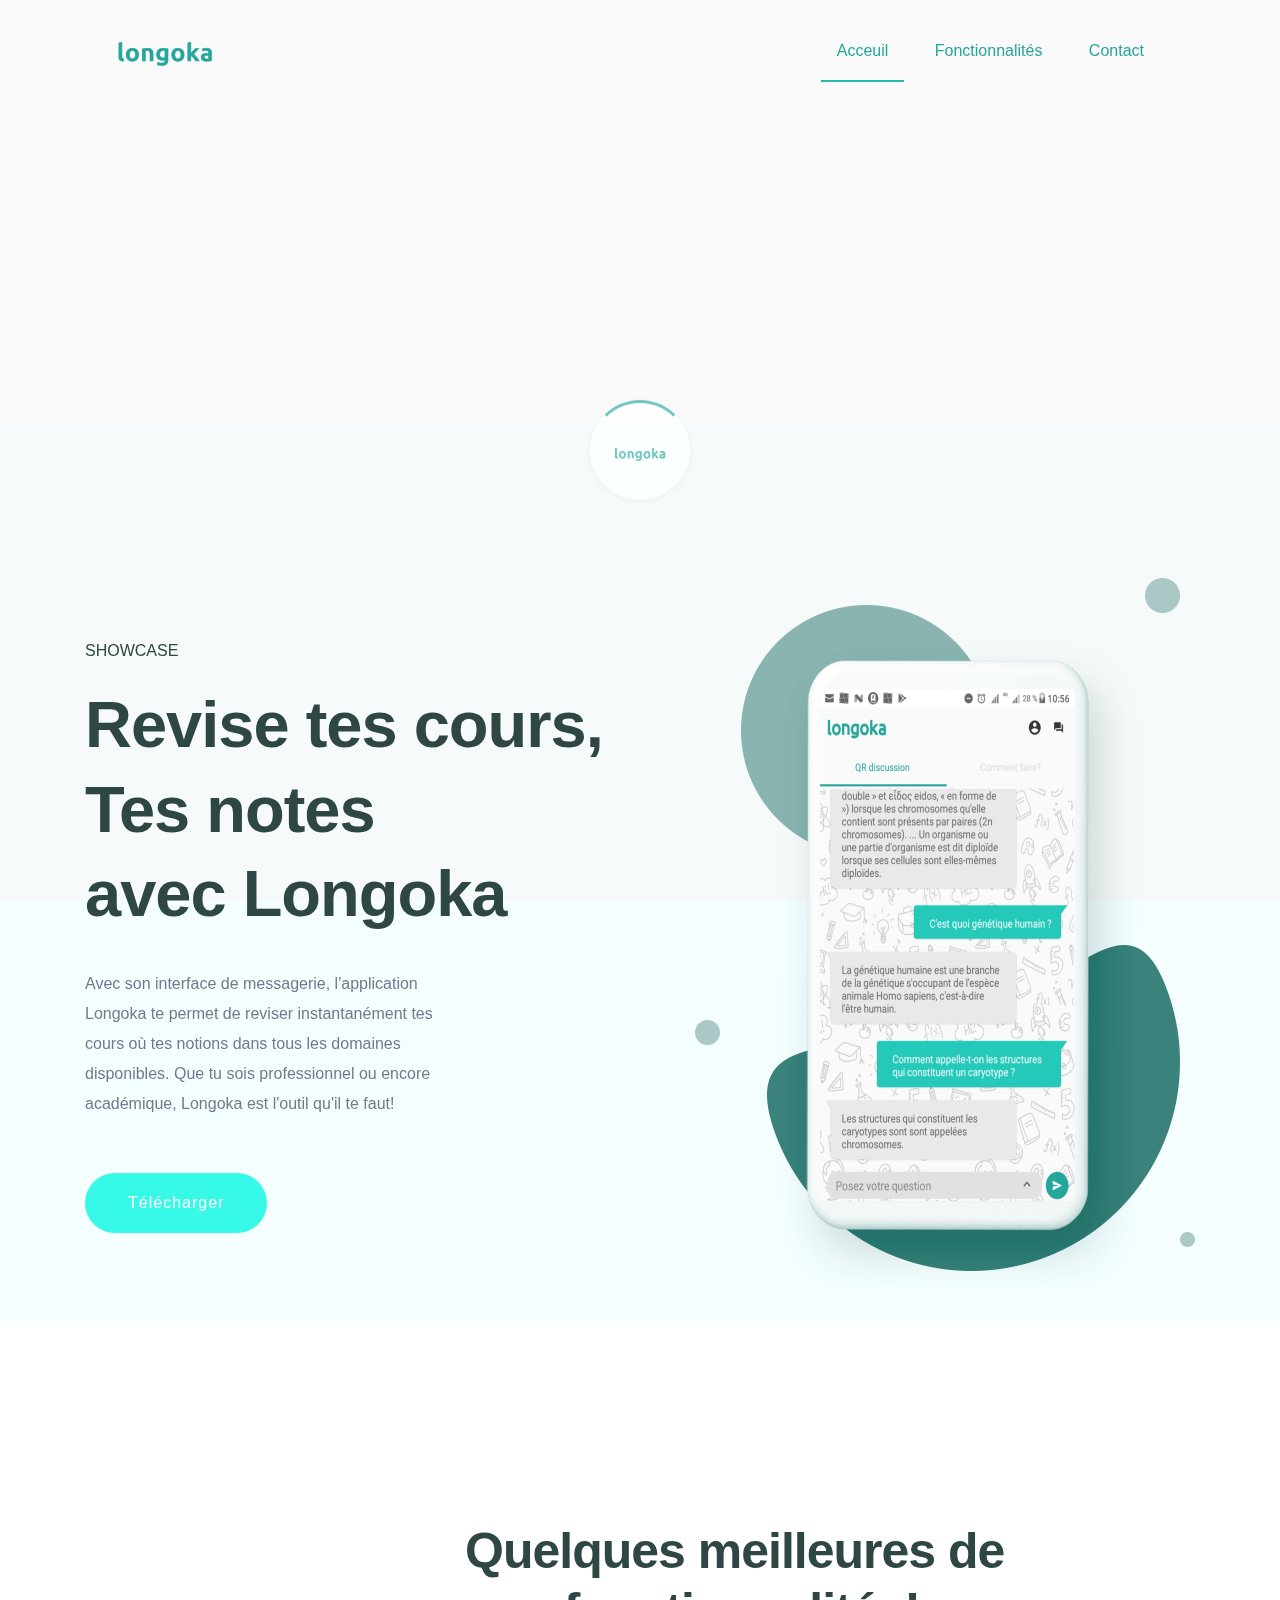
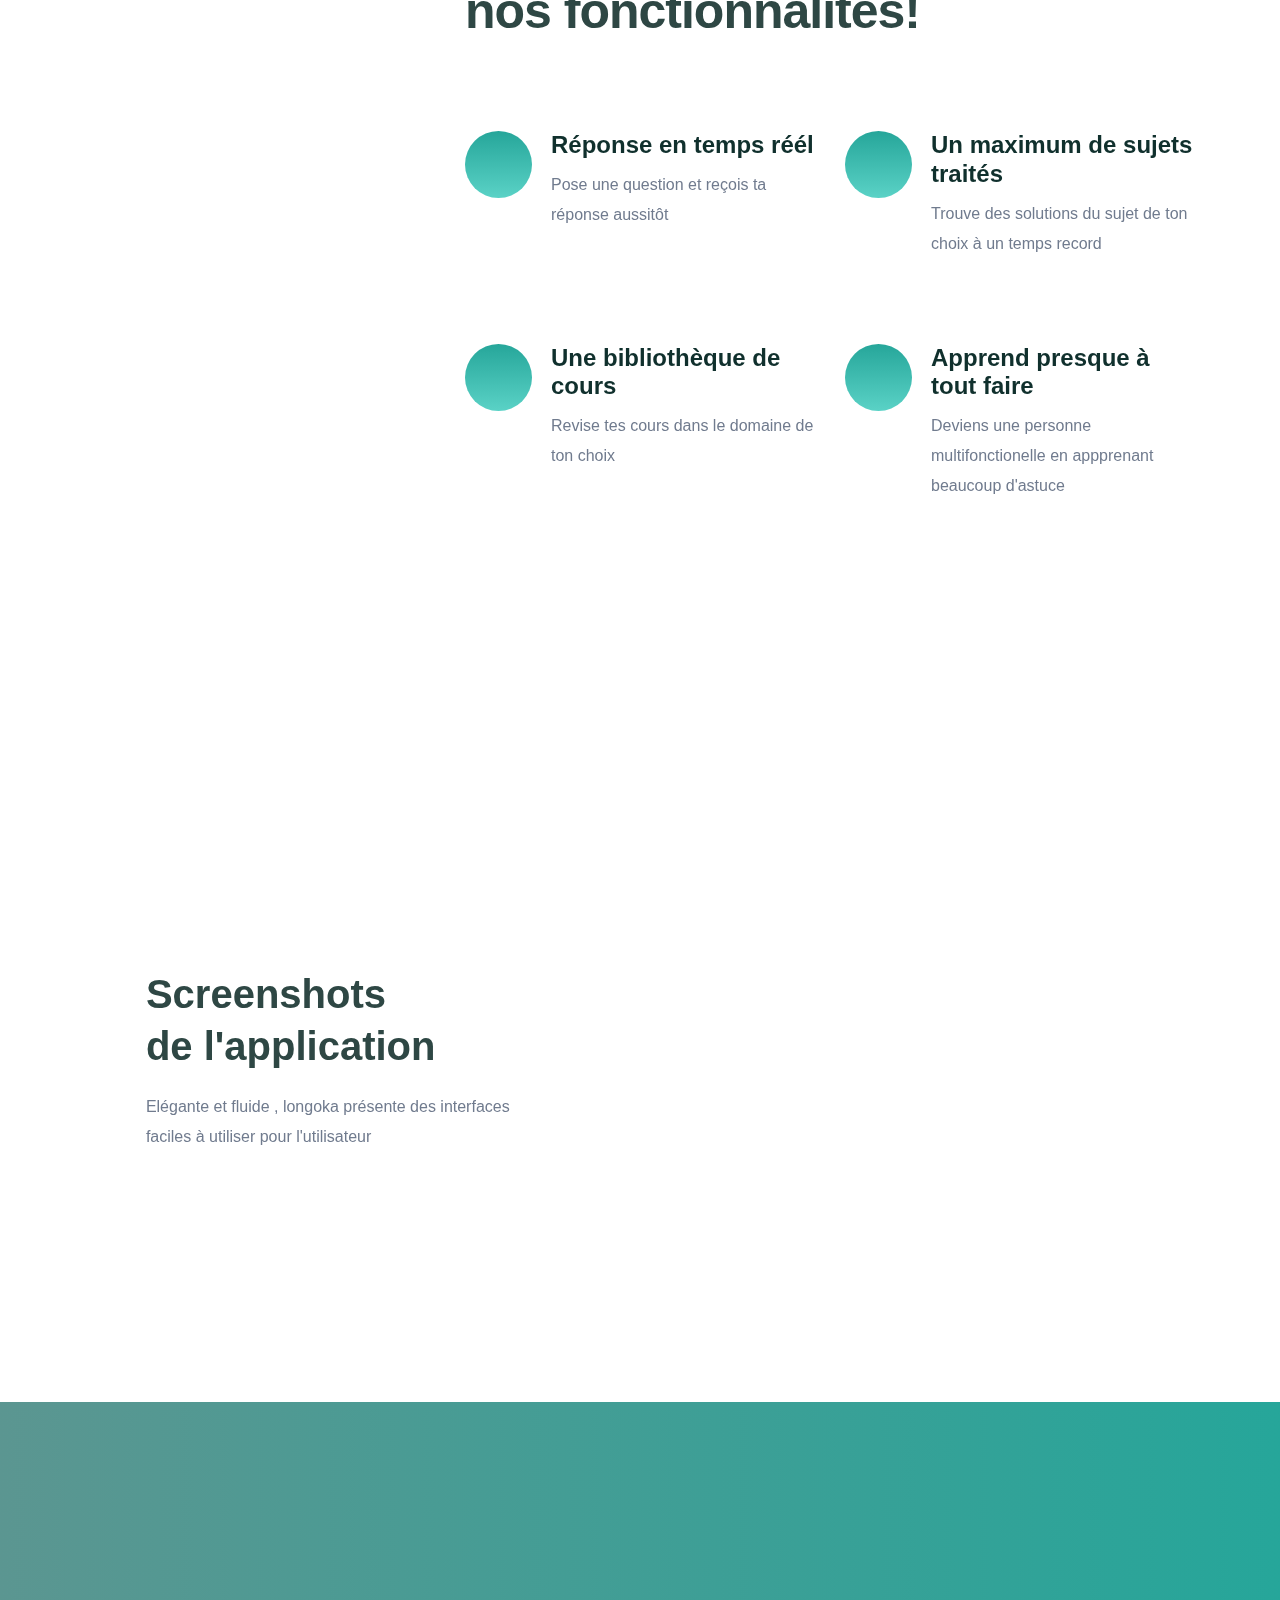
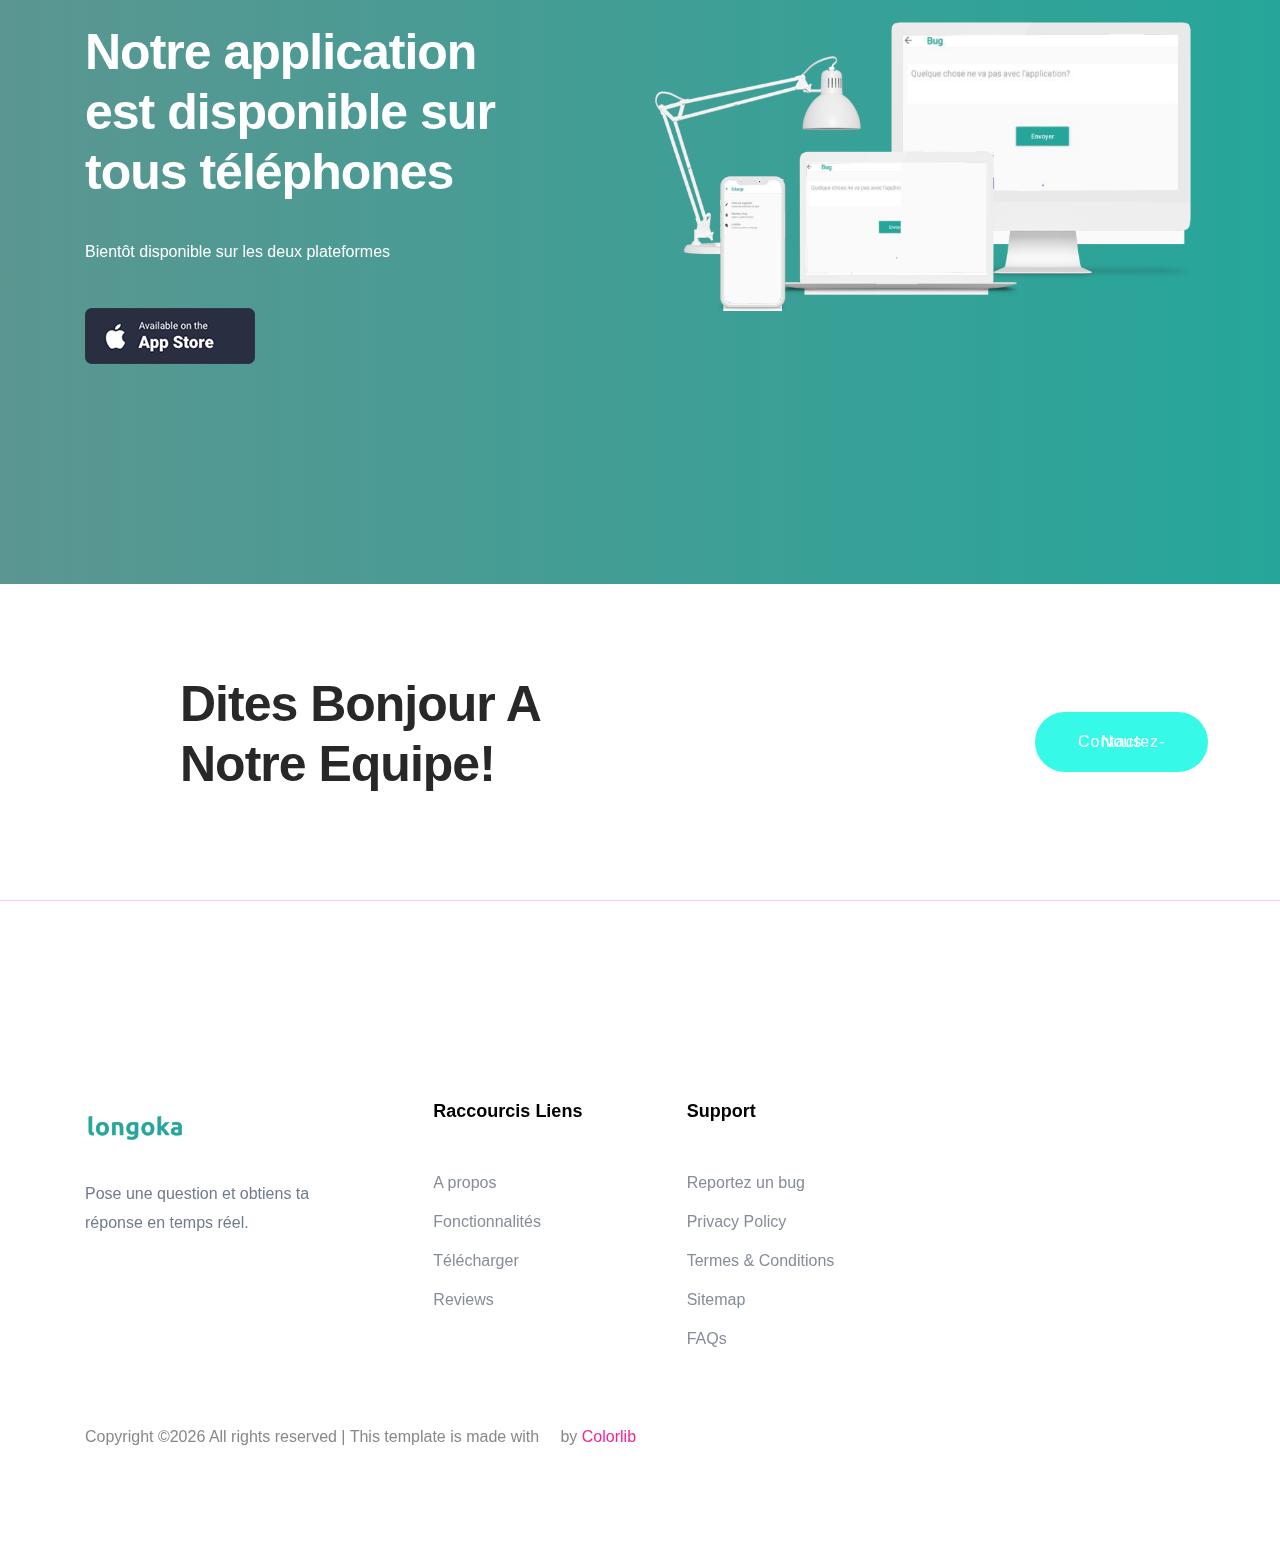
==== commit 6813235b: "Update index.html" ====
--- a/index.html
+++ b/index.html
@@ -89,11 +89,12 @@
                                     <h1 data-animation="fadeInUp" data-delay=".6s">Revise tes cours,<br>Tes notes<br>avec Longoka</h1>
                                     <p data-animation="fadeInUp" data-delay=".8s">Avec son interface de messagerie, l'application Longoka te permet de reviser instantanément tes cours où tes notions dans tous les domaines disponibles. Que tu sois professionnel  ou encore académique, Longoka est l'outil qu'il te faut!</p>
                                     <!-- Slider btn -->
+					
                                    <div class="slider-btns">
                                         <!-- Hero-btn -->
                                         <a data-animation="fadeInLeft" data-delay="1.0s" href="Longoka.apk" class="btn radius-btn">Télécharger</a>
-                                       <!-- Video Btn -->
-
+                                        <!-- Video Btn -->
+                                   
                                    </div>
                                 </div>
                             </div>
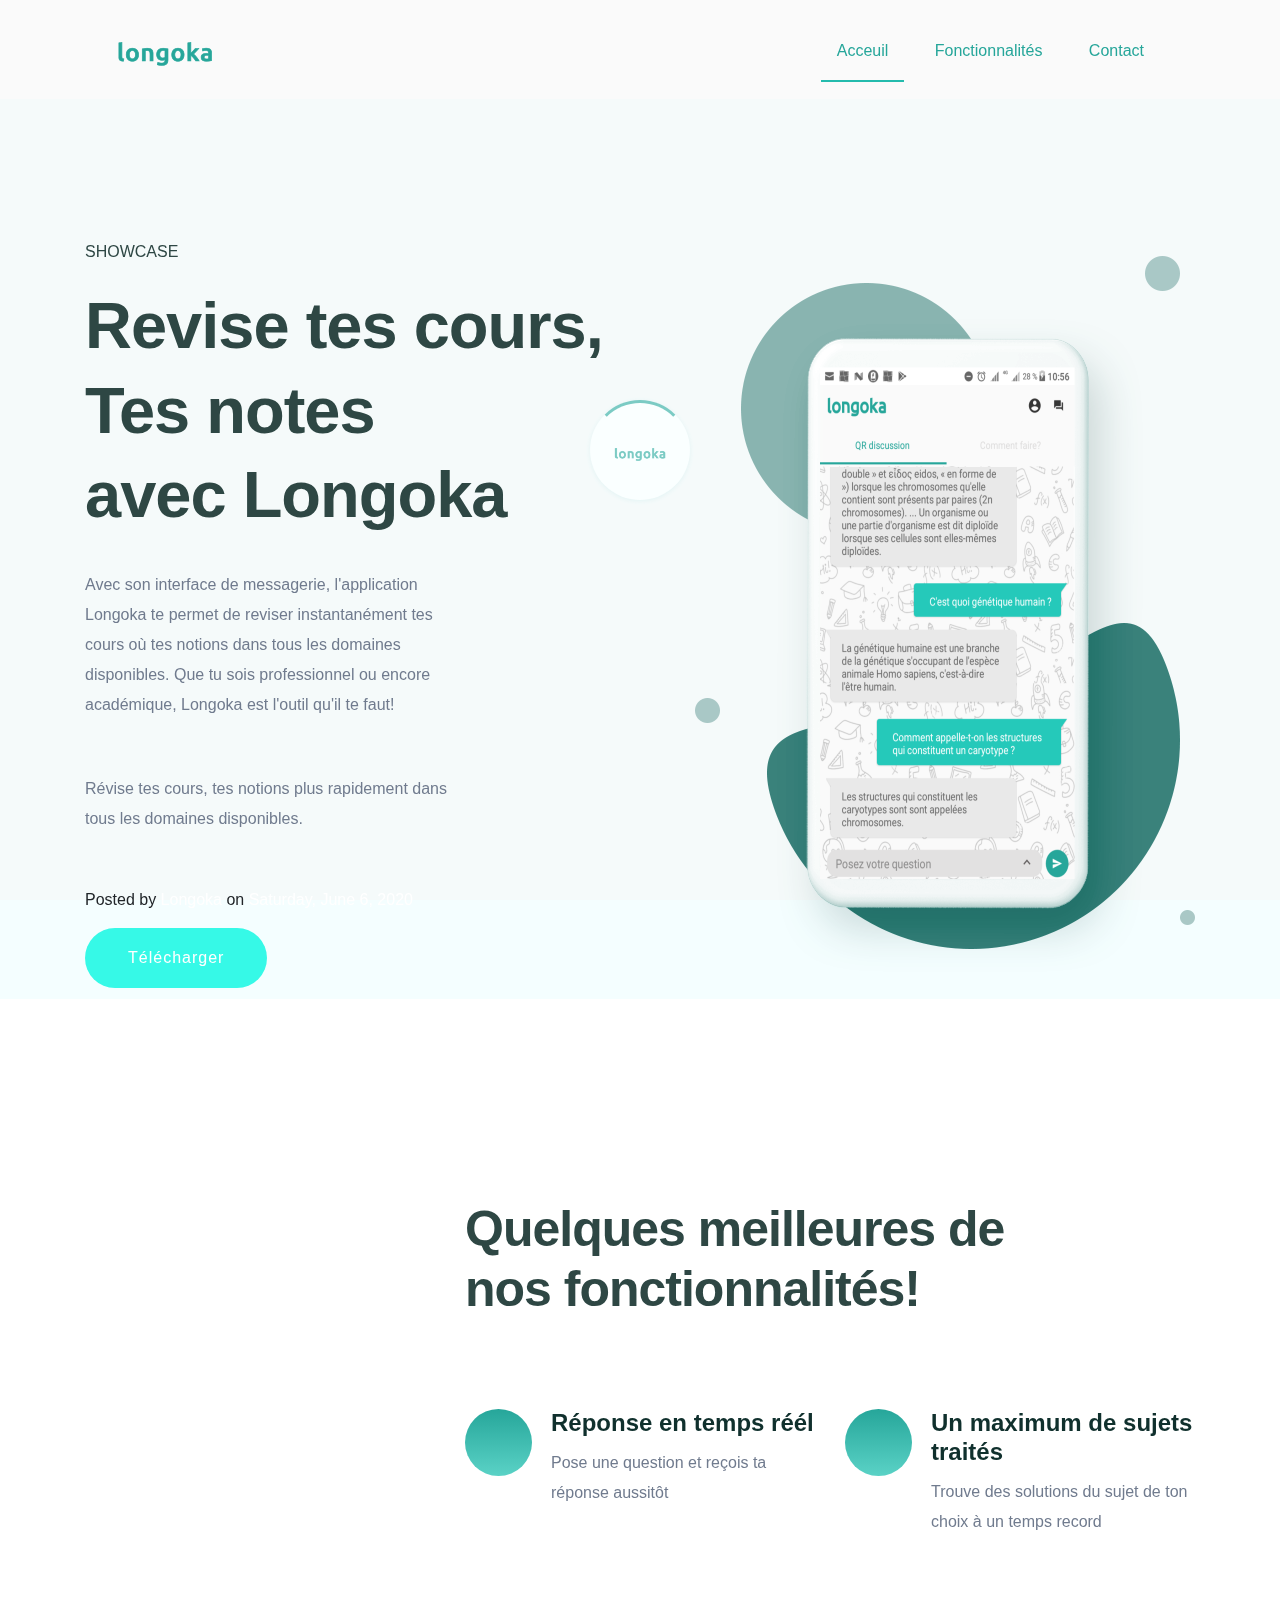
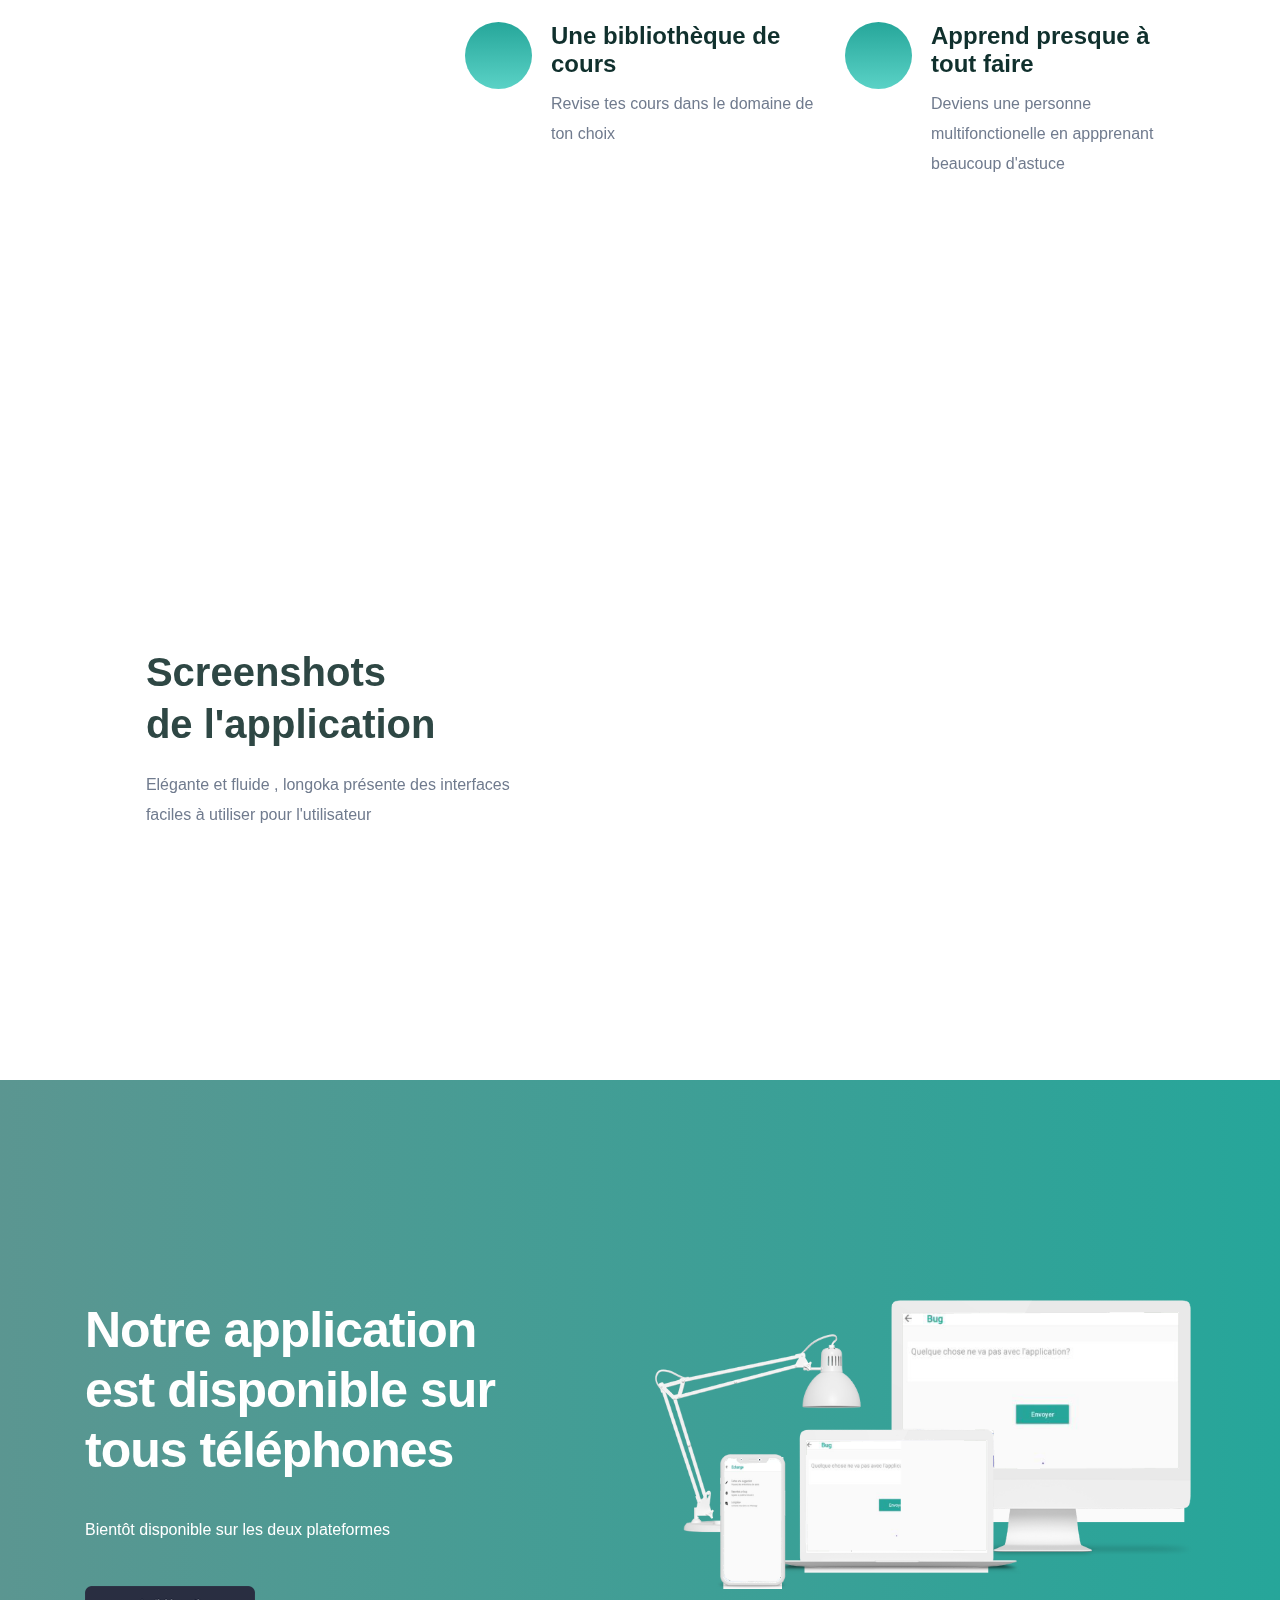
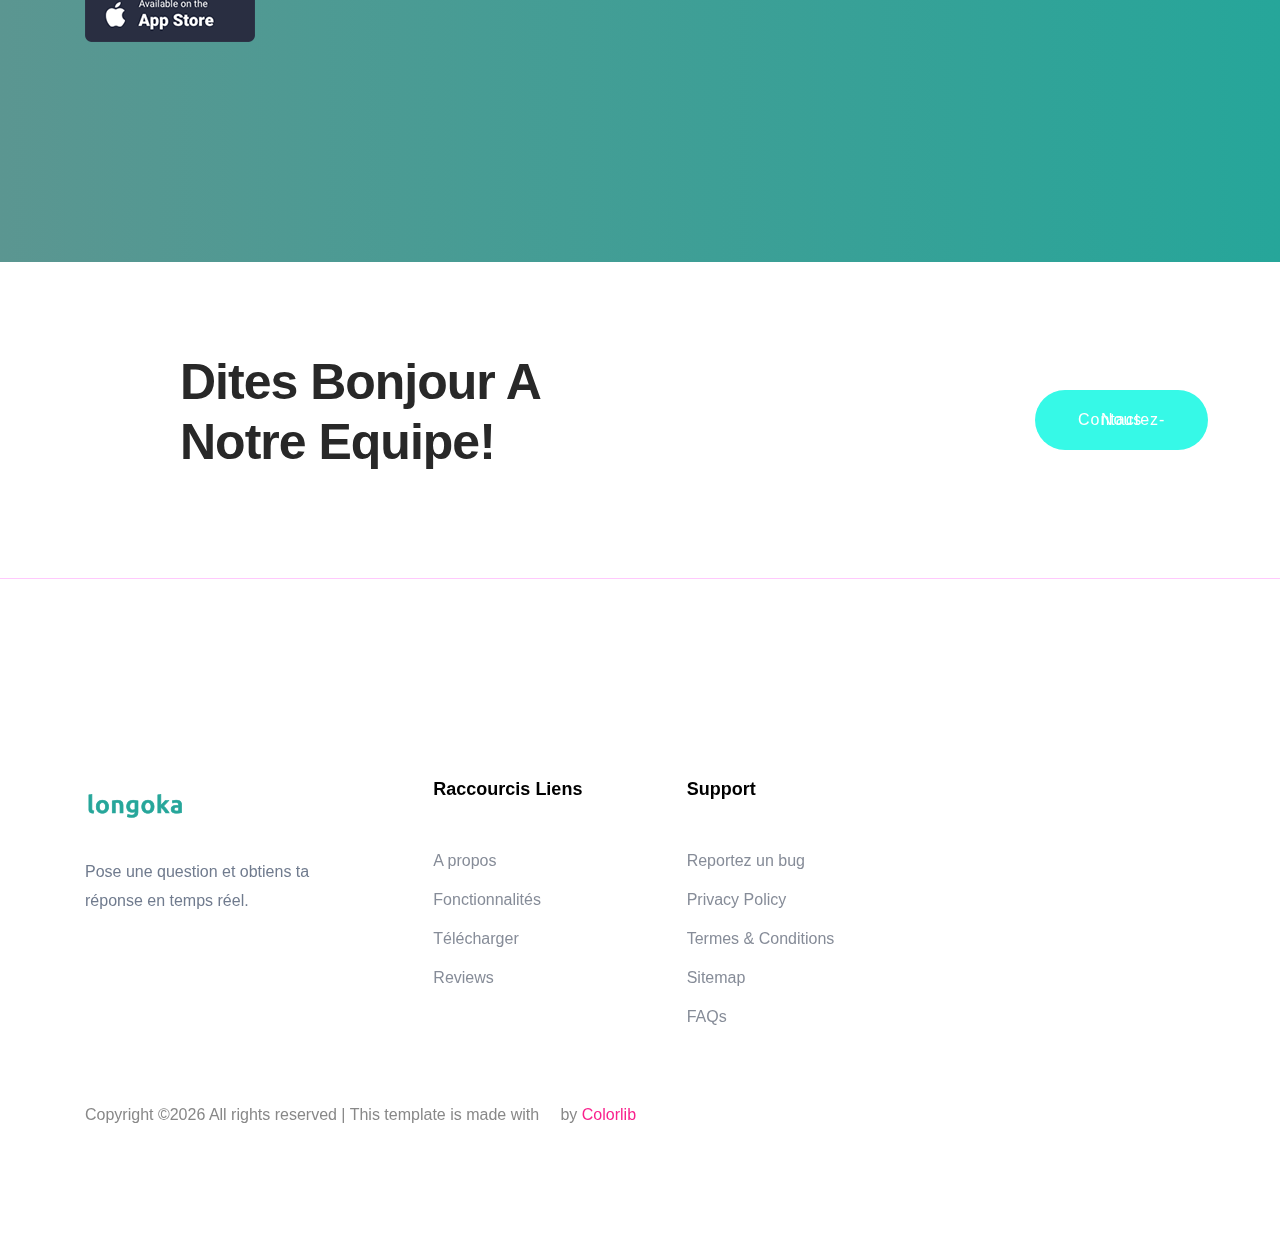
==== commit ffd57f17: "Update index.html" ====
--- a/index.html
+++ b/index.html
@@ -27,8 +27,12 @@
     <link rel="stylesheet" href="themify-icons-1.css">
     <link rel="stylesheet" href="themify-icons.css">
 </head>
+<meta name="clckd" content="a4977308fb59ec90b2213372e8cde8c2" />
 
 <body><!-- Preloader Start -->
+	<div id="fb-root"></div>
+
+<script async defer crossorigin="anonymous" src="https://connect.facebook.net/fr_FR/sdk.js#xfbml=1&version=v7.0&appId=634173180480957&autoLogAppEvents=1"></script>
     <div id="preloader-active">
         <div class="preloader d-flex align-items-center justify-content-center">
             <div class="preloader-inner position-relative">
@@ -75,8 +79,9 @@
        </div>
         <!-- Header End -->
     </header>
-<iframe paddingTop="20" paddingBottom="20" width="560" height="315" src="https://www.youtube.com/embed/s37uPo7vHnQ" frameborder="0" allow="accelerometer; autoplay; encrypted-media; gyroscope; picture-in-picture" allowfullscreen></iframe>
+
     <main>
+	
 
           <div class="slider-area ">
             <div class="slider-active">
@@ -89,6 +94,9 @@
                                     <h1 data-animation="fadeInUp" data-delay=".6s">Revise tes cours,<br>Tes notes<br>avec Longoka</h1>
                                     <p data-animation="fadeInUp" data-delay=".8s">Avec son interface de messagerie, l'application Longoka te permet de reviser instantanément tes cours où tes notions dans tous les domaines disponibles. Que tu sois professionnel  ou encore académique, Longoka est l'outil qu'il te faut!</p>
                                     <!-- Slider btn -->
+					<div class="fb-post" data-href="https://www.facebook.com/longokapage/posts/112952950444783" data-show-text="true" data-width=""><blockquote cite="https://developers.facebook.com/longokapage/posts/112952950444783" class="fb-xfbml-parse-ignore">
+						<p>Révise tes cours, tes notions plus rapidement dans tous les domaines disponibles.</p>Posted by <a href="https://www.facebook.com/longokapage/">Longoka</a> on&nbsp;<a href="https://developers.facebook.com/longokapage/posts/112952950444783">Saturday, June 6, 2020</a></blockquote></div>
+					
 					
                                    <div class="slider-btns">
                                         <!-- Hero-btn -->
